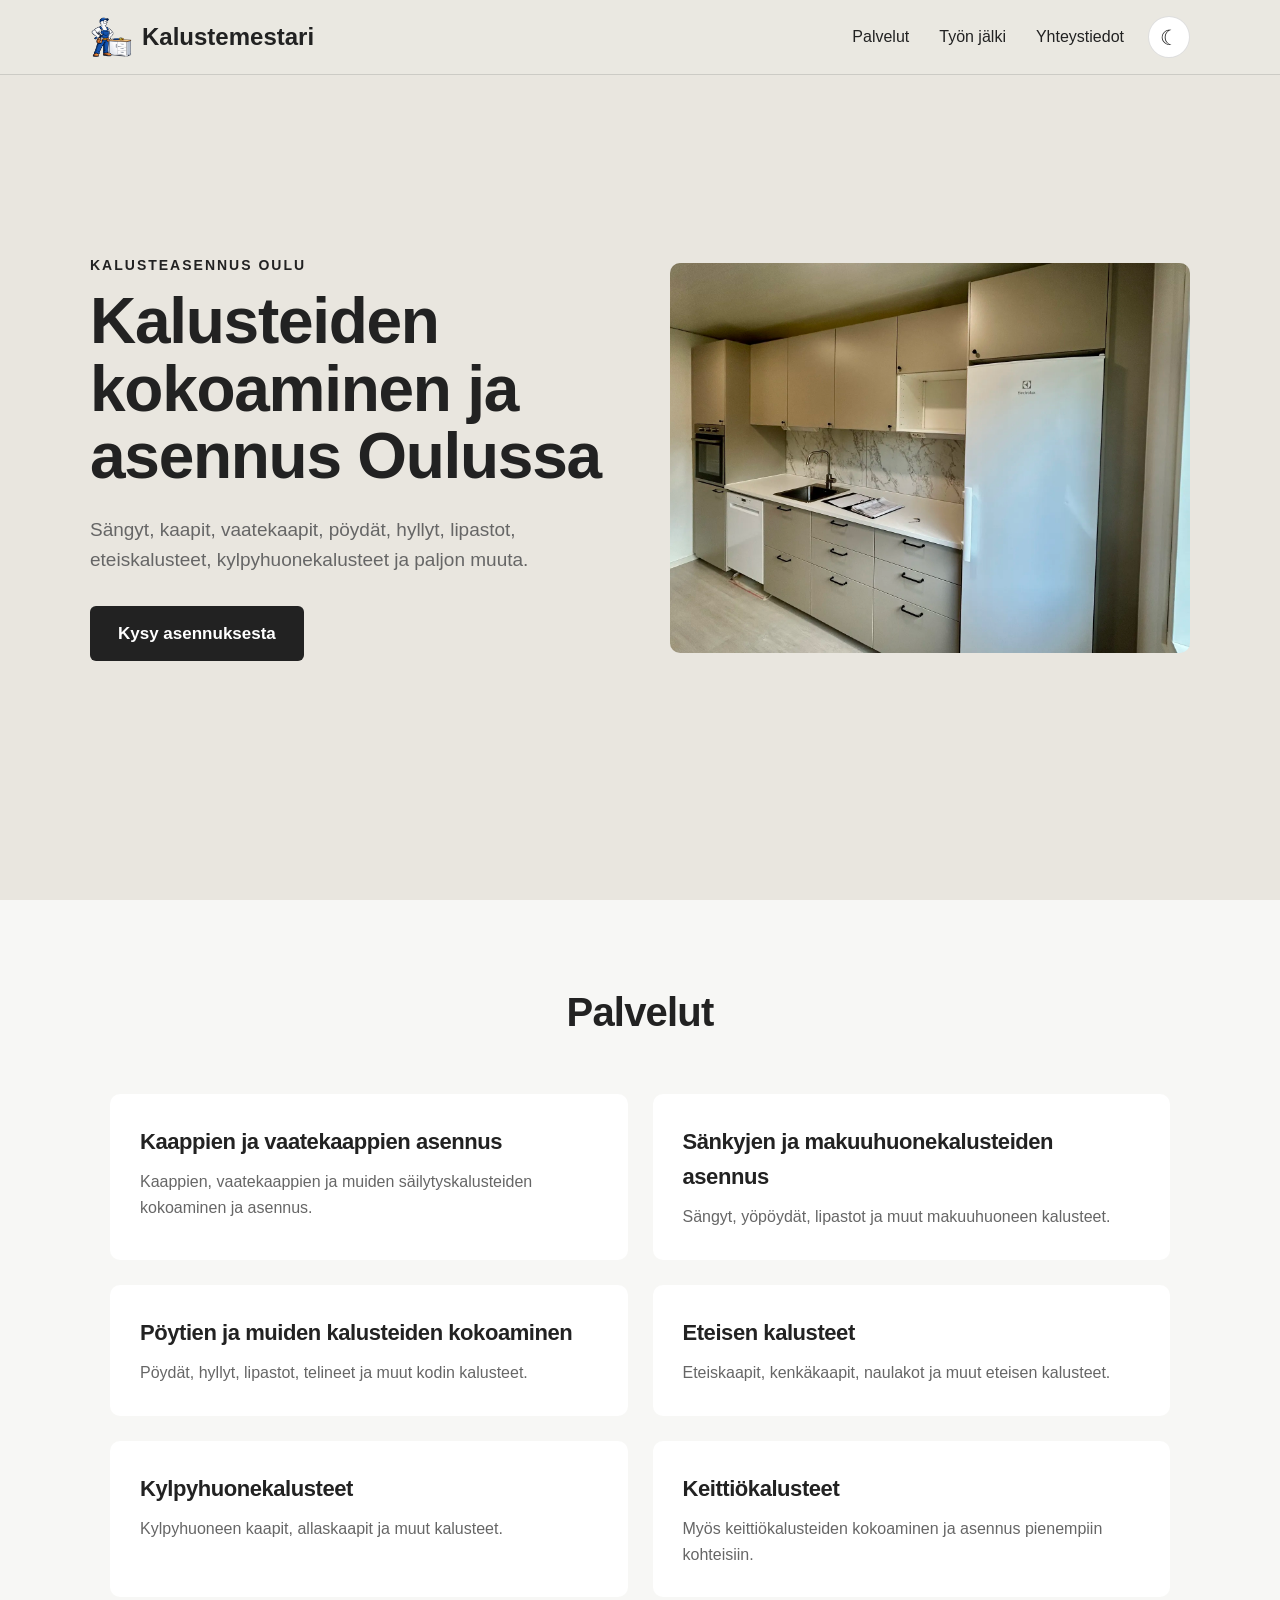
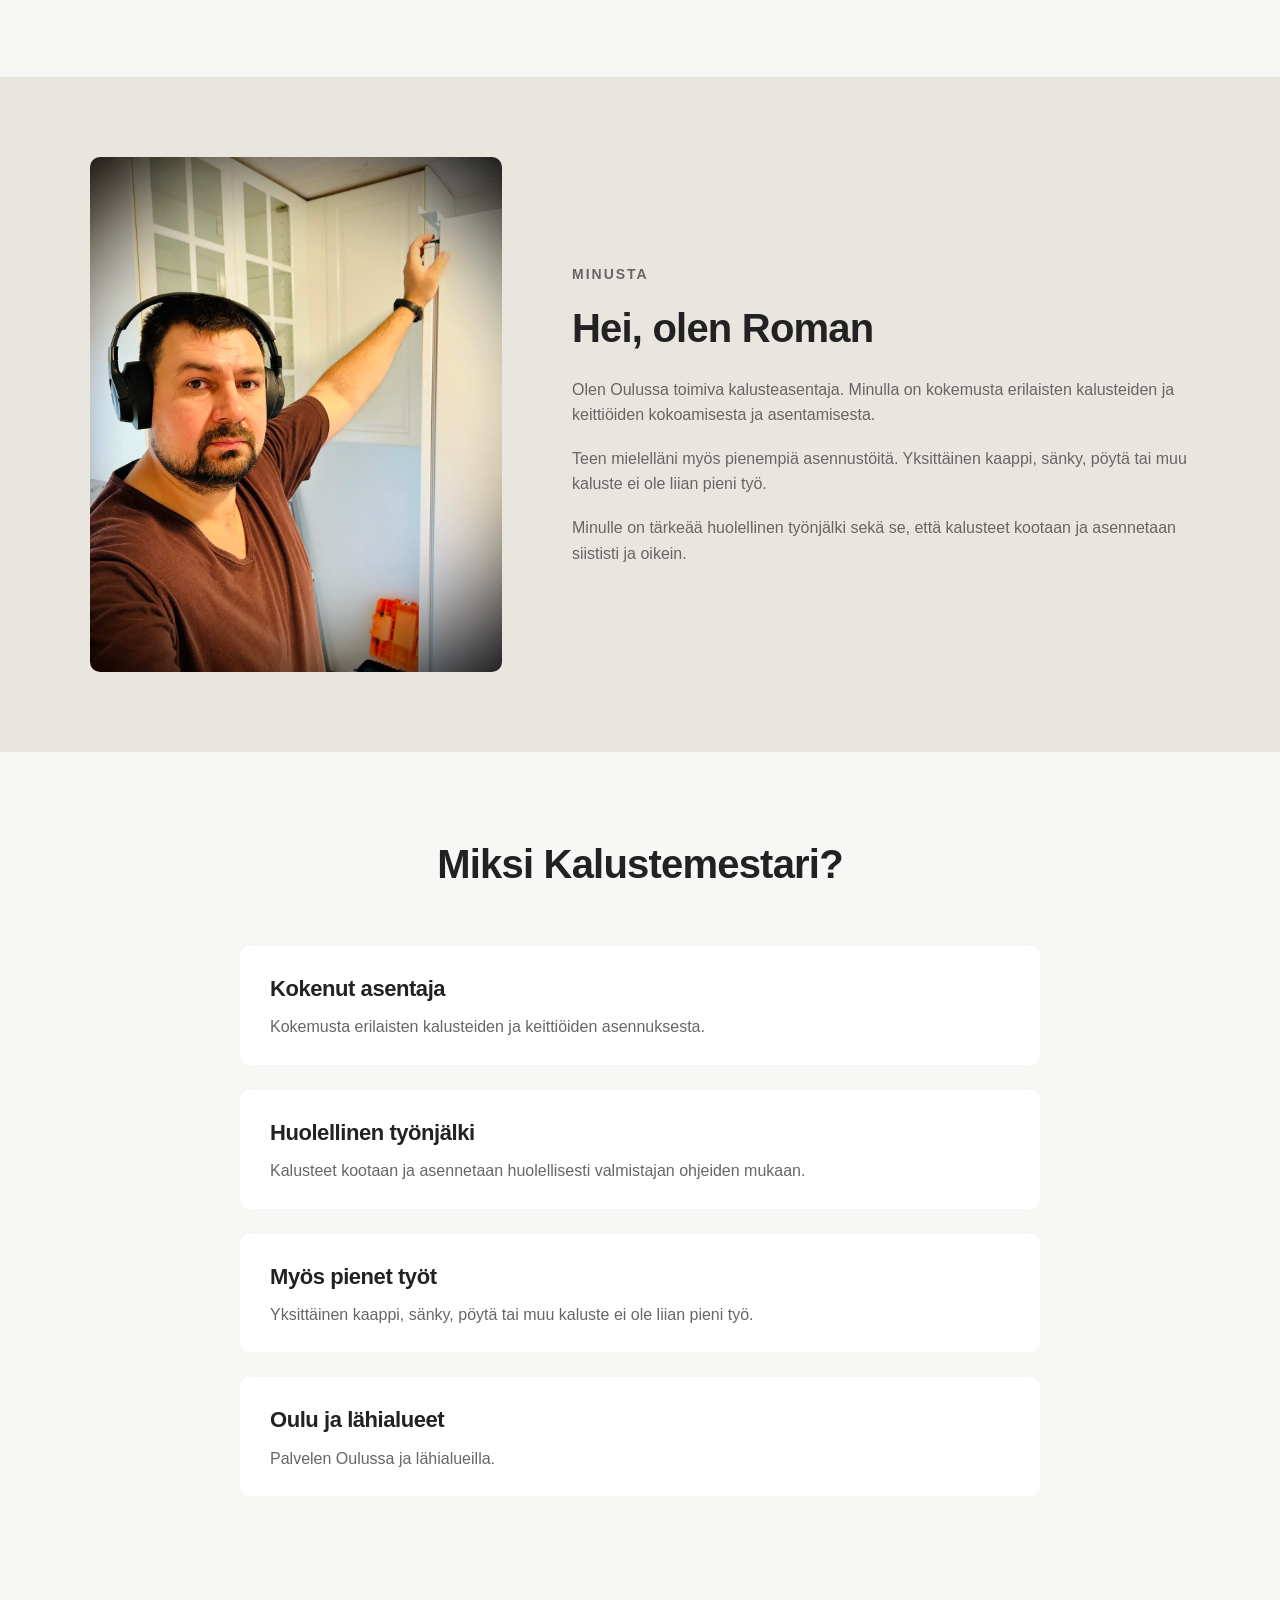
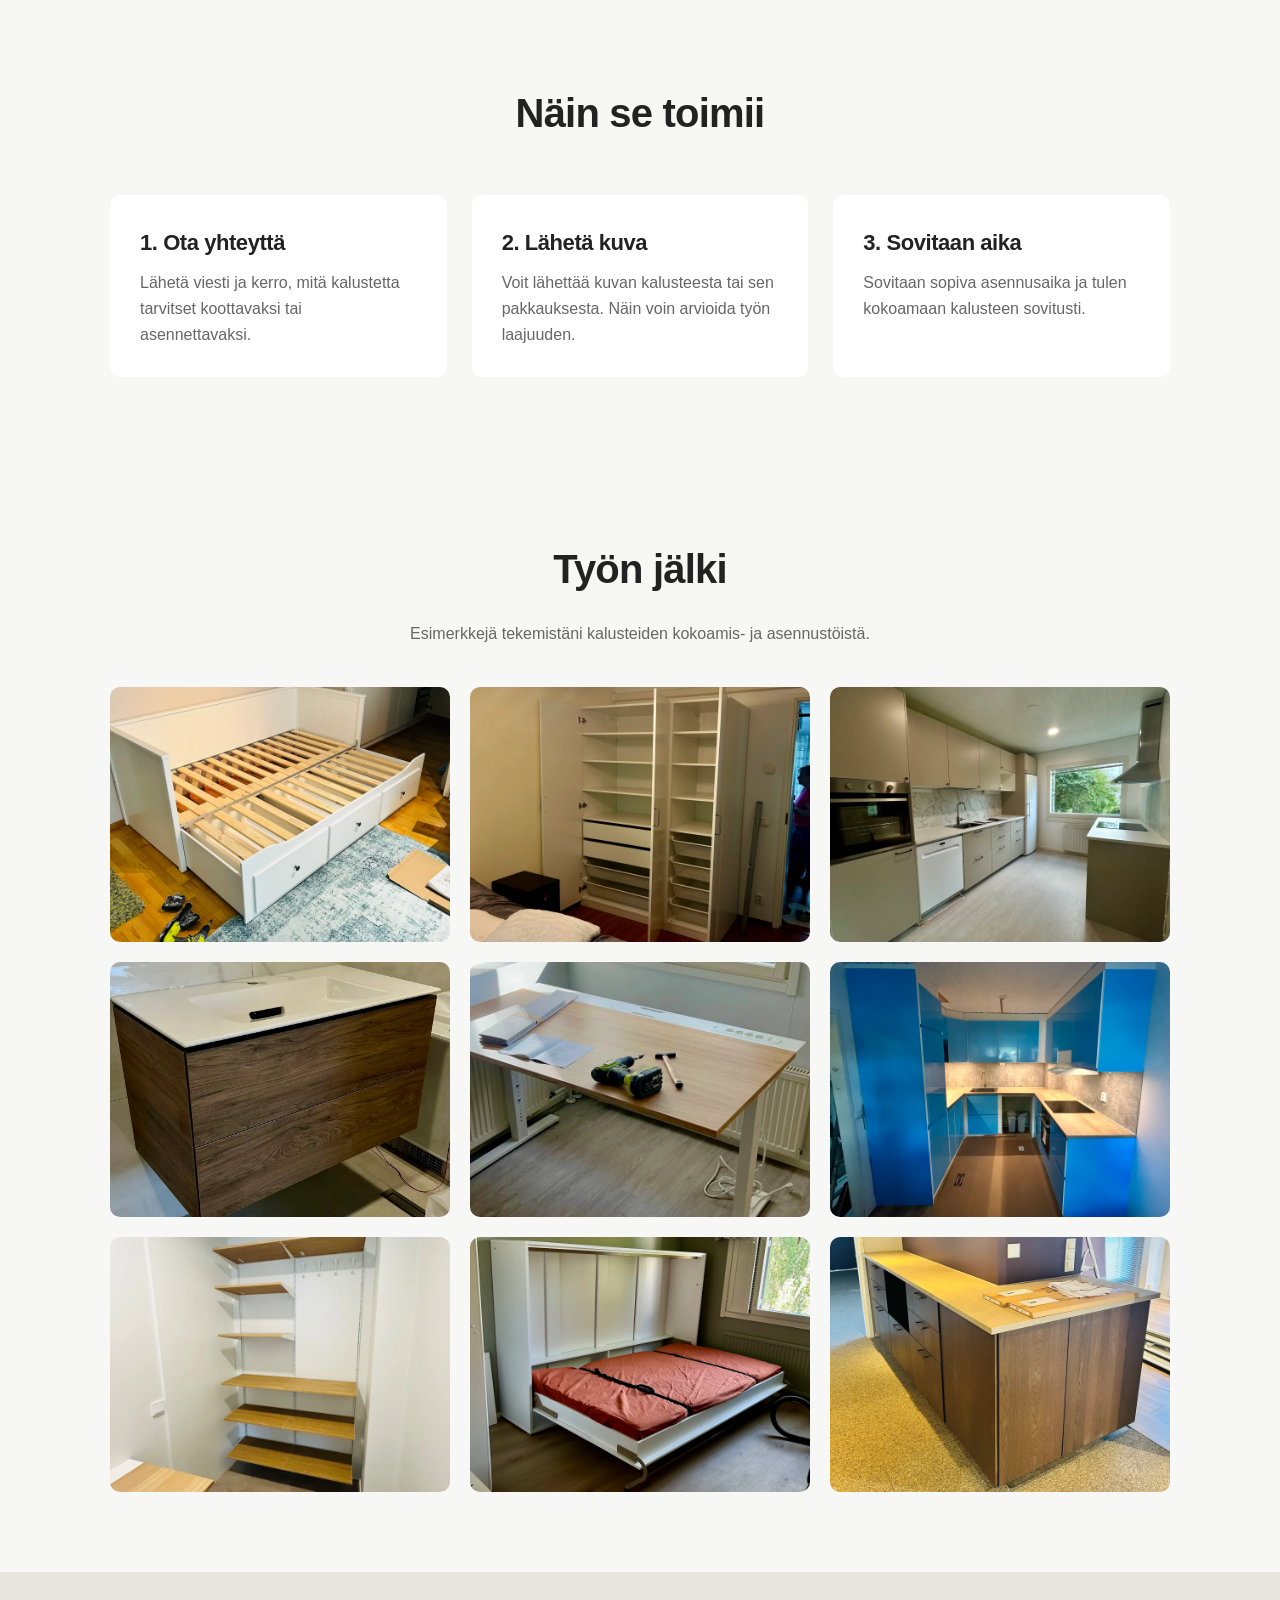
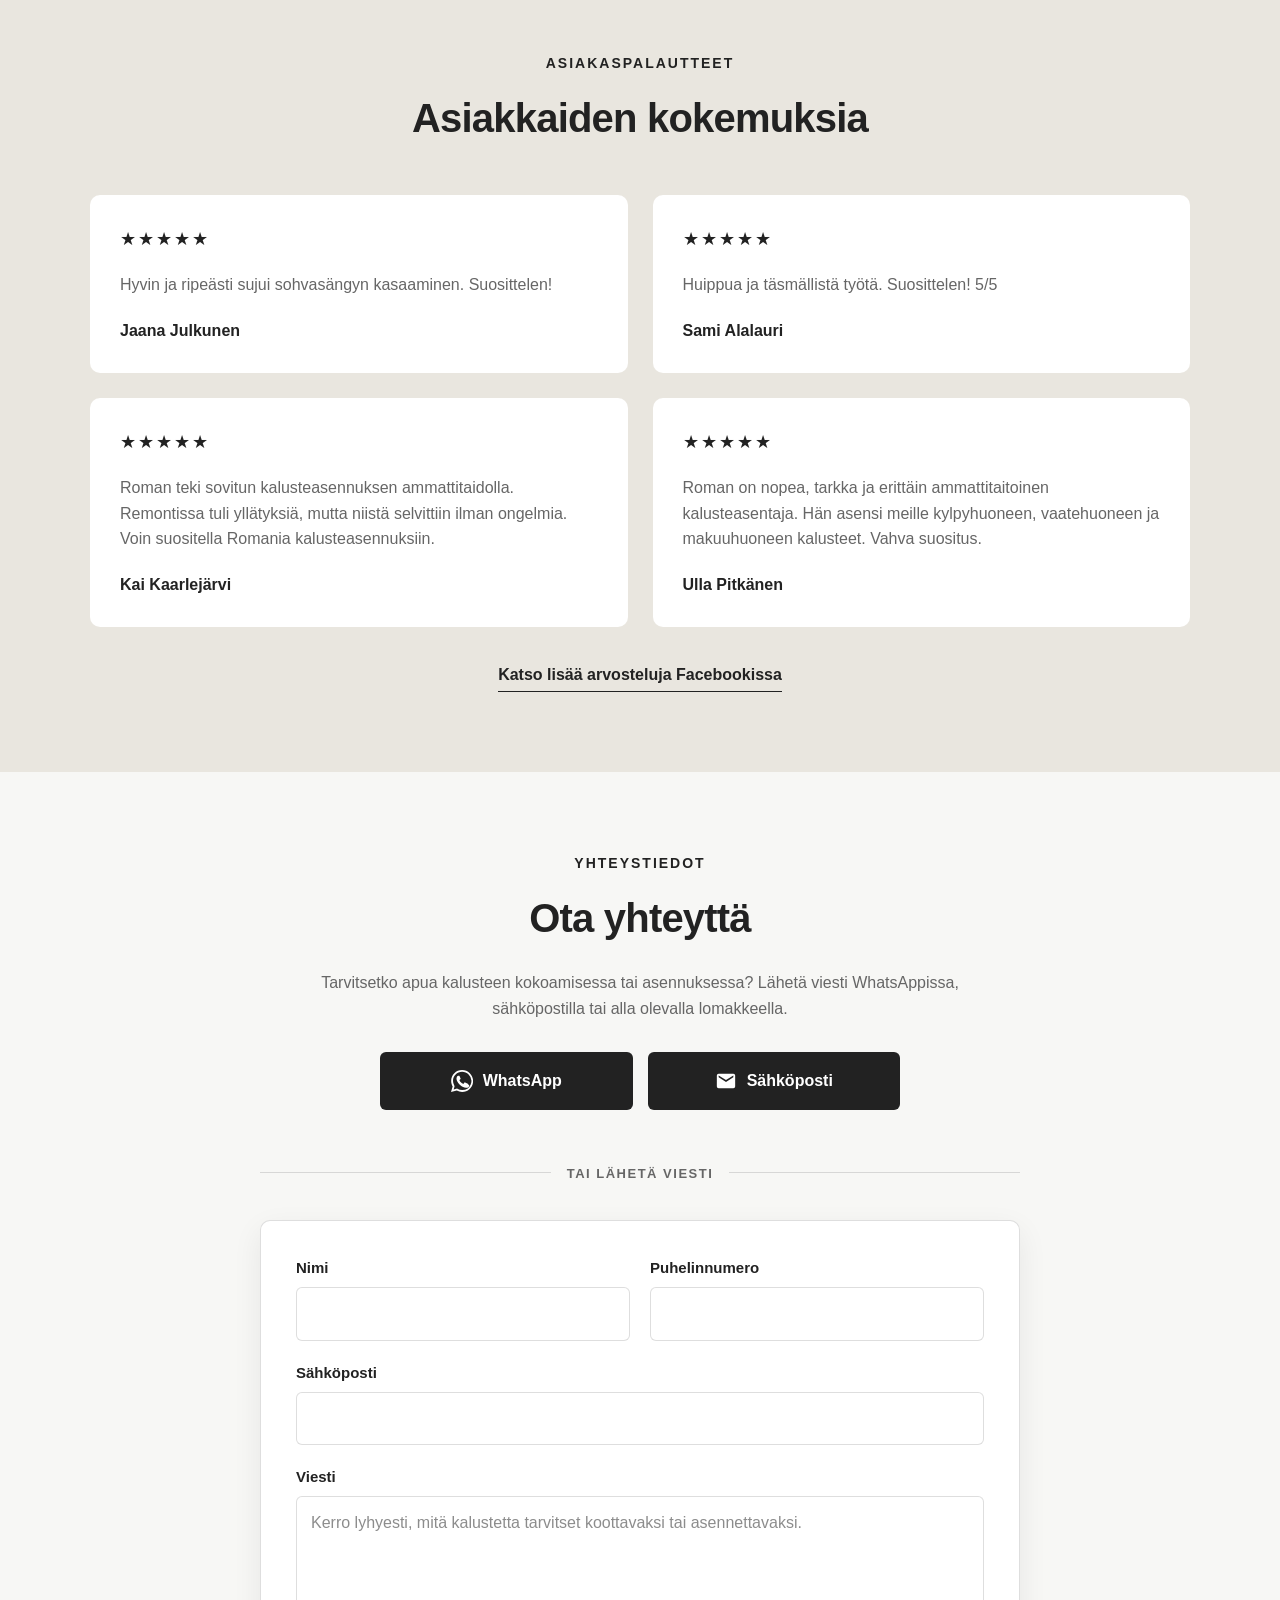
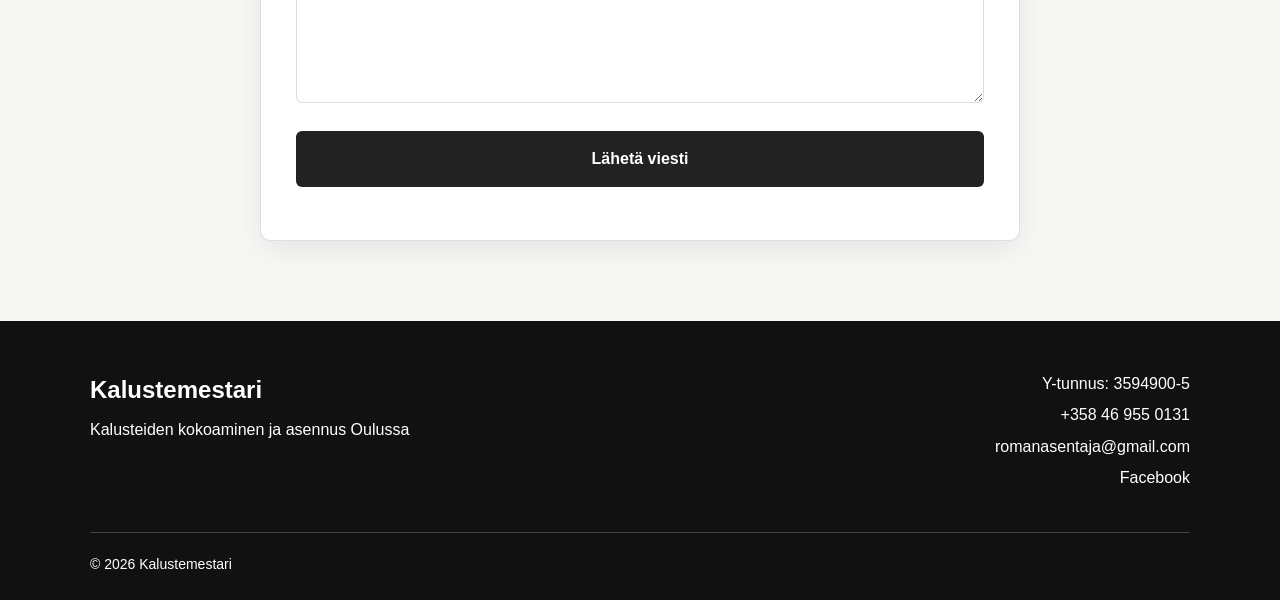
==== index.html @ e501e6ec "Initial Kalustemestari website" ====
<!doctype html>
<html lang="fi">
  <head>
    <meta charset="UTF-8" />

    <meta name="viewport" content="width=device-width, initial-scale=1.0" />

    <title>Kalustemestari – Kalusteiden kokoaminen ja asennus Oulussa</title>

    <meta
      name="description"
      content="Kalusteiden kokoaminen ja asennus Oulussa. Sängyt, kaapit, vaatekaapit, pöydät, hyllyt, kylpyhuonekalusteet ja muut kodin kalusteet."
    />

    <meta name="robots" content="index, follow" />

    <link rel="canonical" href="https://kalustemestari.fi/" />
    <meta property="og:type" content="website" />

    <meta
      property="og:title"
      content="Kalustemestari – Kalusteiden kokoaminen ja asennus Oulussa"
    />

    <meta
      property="og:description"
      content="Kalusteiden kokoaminen ja asennus Oulussa. Sängyt, kaapit, vaatekaapit, pöydät, hyllyt, kylpyhuonekalusteet ja muut kodin kalusteet."
    />

    <meta property="og:url" content="https://kalustemestari.fi/" />

    <meta
      property="og:image"
      content="https://kalustemestari.fi/images/social-preview.webp"
    />

    <meta property="og:locale" content="fi_FI" />
    <meta name="twitter:card" content="summary_large_image" />

    <meta
      name="twitter:title"
      content="Kalustemestari – Kalusteiden kokoaminen ja asennus Oulussa"
    />

    <meta
      name="twitter:description"
      content="Kalusteiden kokoaminen ja asennus Oulussa."
    />

    <meta
      name="twitter:image"
      content="https://kalustemestari.fi/images/social-preview.webp"
    />

    <link rel="icon" type="image/png" href="favicon.png" />

    <link rel="stylesheet" href="style.css" />

    <script src="script.js" defer></script>
  </head>

  <body>
    <!-- NAVIGATION -->

    <nav class="site-nav">
      <div class="navbar">
        <a href="/" class="logo">
          <img src="favicon.png" alt="" class="logo-image" />
          <span>Kalustemestari</span>
        </a>

        <div class="nav-right">
          <div class="nav-links" id="nav-links">
            <a href="#services">Palvelut</a>
            <a href="#portfolio">Työn jälki</a>
            <a href="#contact">Yhteystiedot</a>
          </div>

          <button
            class="menu-toggle"
            type="button"
            aria-label="Avaa valikko"
            aria-controls="nav-links"
            aria-expanded="false"
          >
            ☰
          </button>

          <button
            class="theme-toggle"
            type="button"
            aria-label="Vaihda väriteemaa"
            title="Vaihda väriteemaa"
          >
            <span class="theme-icon">☾</span>
          </button>
        </div>
      </div>
    </nav>

    <!-- HERO -->

    <header class="hero">
      <div class="hero-content">
        <div class="hero-text">
          <p class="hero-label">KALUSTEASENNUS OULU</p>

          <h1>Kalusteiden kokoaminen ja asennus Oulussa</h1>

          <p class="hero-description">
            Sängyt, kaapit, vaatekaapit, pöydät, hyllyt, lipastot,
            eteiskalusteet, kylpyhuonekalusteet ja paljon muuta.
          </p>

          <a href="#contact" class="hero-button"> Kysy asennuksesta </a>
        </div>

        <div class="hero-image">
          <img
            src="images/kalusteasennus-oulu.webp"
            alt="Kalusteiden kokoaminen ja asennus Oulussa"
          />
        </div>
      </div>
    </header>

    <main>
      <!-- SERVICES -->

      <section id="services">
        <h2>Palvelut</h2>

        <div>
          <h3>Kaappien ja vaatekaappien asennus</h3>
          <p>
            Kaappien, vaatekaappien ja muiden säilytyskalusteiden kokoaminen ja
            asennus.
          </p>
        </div>

        <div>
          <h3>Sänkyjen ja makuuhuonekalusteiden asennus</h3>
          <p>Sängyt, yöpöydät, lipastot ja muut makuuhuoneen kalusteet.</p>
        </div>

        <div>
          <h3>Pöytien ja muiden kalusteiden kokoaminen</h3>
          <p>Pöydät, hyllyt, lipastot, telineet ja muut kodin kalusteet.</p>
        </div>

        <div>
          <h3>Eteisen kalusteet</h3>
          <p>Eteiskaapit, kenkäkaapit, naulakot ja muut eteisen kalusteet.</p>
        </div>

        <div>
          <h3>Kylpyhuonekalusteet</h3>
          <p>Kylpyhuoneen kaapit, allaskaapit ja muut kalusteet.</p>
        </div>

        <div>
          <h3>Keittiökalusteet</h3>
          <p>
            Myös keittiökalusteiden kokoaminen ja asennus pienempiin kohteisiin.
          </p>
        </div>
      </section>

      <!-- ABOUT ME -->

      <section id="about-me">
        <div class="about-me-content">
          <div class="about-me-image">
            <img
              src="images/roman-kalusteasentaja.webp"
              alt="Kalusteasentaja Roman Oulussa"
            />
          </div>

          <div class="about-me-text">
            <p class="section-label">MINUSTA</p>

            <h2>Hei, olen Roman</h2>

            <p>
              Olen Oulussa toimiva kalusteasentaja. Minulla on kokemusta
              erilaisten kalusteiden ja keittiöiden kokoamisesta ja
              asentamisesta.
            </p>

            <p>
              Teen mielelläni myös pienempiä asennustöitä. Yksittäinen kaappi,
              sänky, pöytä tai muu kaluste ei ole liian pieni työ.
            </p>

            <p>
              Minulle on tärkeää huolellinen työnjälki sekä se, että kalusteet
              kootaan ja asennetaan siististi ja oikein.
            </p>
          </div>
        </div>
      </section>

      <!-- WHY -->

      <section id="about">
        <h2>Miksi Kalustemestari?</h2>

        <div>
          <h3>Kokenut asentaja</h3>
          <p>Kokemusta erilaisten kalusteiden ja keittiöiden asennuksesta.</p>
        </div>

        <div>
          <h3>Huolellinen työnjälki</h3>
          <p>
            Kalusteet kootaan ja asennetaan huolellisesti valmistajan ohjeiden
            mukaan.
          </p>
        </div>

        <div>
          <h3>Myös pienet työt</h3>
          <p>
            Yksittäinen kaappi, sänky, pöytä tai muu kaluste ei ole liian pieni
            työ.
          </p>
        </div>

        <div>
          <h3>Oulu ja lähialueet</h3>
          <p>Palvelen Oulussa ja lähialueilla.</p>
        </div>
      </section>

      <!-- HOW IT WORKS -->

      <section id="how-it-works">
        <h2>Näin se toimii</h2>

        <div>
          <h3>1. Ota yhteyttä</h3>
          <p>
            Lähetä viesti ja kerro, mitä kalustetta tarvitset koottavaksi tai
            asennettavaksi.
          </p>
        </div>

        <div>
          <h3>2. Lähetä kuva</h3>
          <p>
            Voit lähettää kuvan kalusteesta tai sen pakkauksesta. Näin voin
            arvioida työn laajuuden.
          </p>
        </div>

        <div>
          <h3>3. Sovitaan aika</h3>
          <p>
            Sovitaan sopiva asennusaika ja tulen kokoamaan kalusteen sovitusti.
          </p>
        </div>
      </section>

      <!-- PORTFOLIO -->

      <section id="portfolio">
        <h2>Työn jälki</h2>

        <p>Esimerkkejä tekemistäni kalusteiden kokoamis- ja asennustöistä.</p>

        <div class="portfolio-grid">
          <img
            src="images/ikea-sangyn-kokoaminen.webp"
            alt="IKEA-sängyn kokoaminen ja asennus Oulussa"
          />

          <img src="images/kaapin-asennus.webp" alt="Kaapin asennus Oulussa" />

          <img
            src="images/keittiokalusteen-asennus.webp"
            alt="Keittiökalusteen asennus Oulussa"
          />

          <img
            src="images/kylpyhuoneen-allaskaappi.webp"
            alt="Kylpyhuoneen allaskaapin asennus Oulussa"
          />

          <img
            src="images/ikea-tyopoyta.webp"
            alt="IKEA-työpöydän kokoaminen Oulussa"
          />

          <img
            src="images/ikea-keittio-rivitalo.webp"
            alt="IKEA-keittiön asennus rivitaloasuntoon Oulussa"
          />

          <img
            src="images/ikea-vaatehuone.webp"
            alt="IKEA-säilytysjärjestelmän asennus vaatehuoneeseen"
          />

          <img
            src="images/seinavuode.webp"
            alt="Seinään taittuvan vierassängyn asennus"
          />

          <img
            src="images/kahviasema-fitnessstudio.webp"
            alt="Kahviaseman kalusteiden asennus fitness-studioon"
          />
        </div>
      </section>

      <!-- REVIEWS -->

      <section id="reviews">
        <div class="reviews-content">
          <p class="section-label">ASIAKASPALAUTTEET</p>

          <h2>Asiakkaiden kokemuksia</h2>

          <div class="reviews-grid">
            <article class="review-card">
              <div class="review-stars">★★★★★</div>

              <p>
                Hyvin ja ripeästi sujui sohvasängyn kasaaminen. Suosittelen!
              </p>

              <p class="review-author">Jaana Julkunen</p>
            </article>

            <article class="review-card">
              <div class="review-stars">★★★★★</div>

              <p>Huippua ja täsmällistä työtä. Suosittelen! 5/5</p>

              <p class="review-author">Sami Alalauri</p>
            </article>

            <article class="review-card">
              <div class="review-stars">★★★★★</div>

              <p>
                Roman teki sovitun kalusteasennuksen ammattitaidolla. Remontissa
                tuli yllätyksiä, mutta niistä selvittiin ilman ongelmia. Voin
                suositella Romania kalusteasennuksiin.
              </p>

              <p class="review-author">Kai Kaarlejärvi</p>
            </article>

            <article class="review-card">
              <div class="review-stars">★★★★★</div>

              <p>
                Roman on nopea, tarkka ja erittäin ammattitaitoinen
                kalusteasentaja. Hän asensi meille kylpyhuoneen, vaatehuoneen ja
                makuuhuoneen kalusteet. Vahva suositus.
              </p>

              <p class="review-author">Ulla Pitkänen</p>
            </article>
          </div>

          <div class="reviews-link">
            <a
              href="https://www.facebook.com/share/1HJkFPUQNb/?mibextid=wwXIfr"
              target="_blank"
              rel="noopener noreferrer"
            >
              Katso lisää arvosteluja Facebookissa
            </a>
          </div>
        </div>
      </section>

      <!-- CONTACT -->

      <section id="contact">
        <div class="contact-content">
          <p class="section-label">YHTEYSTIEDOT</p>

          <h2>Ota yhteyttä</h2>

          <p class="contact-intro">
            Tarvitsetko apua kalusteen kokoamisessa tai asennuksessa? Lähetä
            viesti WhatsAppissa, sähköpostilla tai alla olevalla lomakkeella.
          </p>

          <div class="contact-actions">
            <a
              class="contact-action"
              href="https://wa.me/358469550131?text=Hei%21%20Haluaisin%20kysy%C3%A4%20kalusteen%20asennuksesta."
              target="_blank"
              rel="noopener noreferrer"
            >
              <svg viewBox="0 0 24 24" aria-hidden="true" class="contact-icon">
                <path
                  d="M20.5 3.5A11.8 11.8 0 0 0 12.1 0C5.5 0 .2 5.3.2 11.9c0 2.1.6 4.2 1.6 6L0 24l6.3-1.6a12 12 0 0 0 5.8 1.5h.1c6.6 0 11.9-5.3 11.9-11.9 0-3.2-1.3-6.2-3.6-8.5ZM12.2 21.9h-.1a9.9 9.9 0 0 1-5.1-1.4l-.4-.2-3.7 1 1-3.6-.2-.4a9.8 9.8 0 0 1-1.5-5.3C2.2 6.5 6.6 2 12.1 2c2.7 0 5.2 1 7.1 2.9a9.9 9.9 0 0 1-7 17Zm5.4-7.4c-.3-.2-1.8-.9-2.1-1-.3-.1-.5-.2-.7.2-.2.3-.8 1-.9 1.2-.2.2-.3.2-.7.1-1.7-.9-2.8-1.6-3.9-3.6-.3-.6.3-.6.8-1.2.1-.2.2-.3.3-.5.1-.2.1-.4 0-.6-.1-.2-.7-1.7-1-2.4-.3-.6-.5-.5-.7-.5h-.6c-.2 0-.6.1-.9.4-.3.3-1.2 1.2-1.2 3s1.2 3.5 1.4 3.7c.2.2 2.4 3.7 5.9 5.2.8.4 1.5.6 2 .7.8.3 1.6.2 2.2.1.7-.1 1.8-.7 2.1-1.4.3-.7.3-1.3.2-1.4-.1-.2-.3-.2-.6-.4Z"
                />
              </svg>

              <span>WhatsApp</span>
            </a>

            <a class="contact-action" href="mailto:romanasentaja@gmail.com">
              <svg viewBox="0 0 24 24" aria-hidden="true" class="contact-icon">
                <path
                  d="M20 4H4a2 2 0 0 0-2 2v12a2 2 0 0 0 2 2h16a2 2 0 0 0 2-2V6a2 2 0 0 0-2-2Zm0 4-8 5-8-5V6l8 5 8-5v2Z"
                />
              </svg>

              <span>Sähköposti</span>
            </a>
          </div>

          <div class="contact-divider">
            <span>TAI LÄHETÄ VIESTI</span>
          </div>

          <form
            class="contact-form"
            name="contact"
            method="POST"
            data-netlify="true"
            data-netlify-honeypot="bot-field"
          >
            <input type="hidden" name="form-name" value="contact" />

            <input
              type="hidden"
              name="subject"
              value="Uusi yhteydenotto – Kalustemestari"
              data-remove-prefix
            />

            <p class="hidden-field">
              <label>
                Älä täytä tätä:
                <input name="bot-field" />
              </label>
            </p>

            <div class="form-row">
              <div class="form-field">
                <label for="name">Nimi</label>

                <input
                  id="name"
                  name="name"
                  type="text"
                  autocomplete="name"
                  required
                />
              </div>

              <div class="form-field">
                <label for="phone">Puhelinnumero</label>

                <input id="phone" name="phone" type="tel" autocomplete="tel" />
              </div>
            </div>

            <div class="form-field">
              <label for="email">Sähköposti</label>

              <input
                id="email"
                name="email"
                type="email"
                autocomplete="email"
                required
              />
            </div>

            <div class="form-field">
              <label for="message">Viesti</label>

              <textarea
                id="message"
                name="message"
                rows="7"
                placeholder="Kerro lyhyesti, mitä kalustetta tarvitset koottavaksi tai asennettavaksi."
                required
              ></textarea>
            </div>

            <button class="form-submit" type="submit">Lähetä viesti</button>

            <p
              class="form-status"
              id="form-status"
              role="status"
              aria-live="polite"
            ></p>
          </form>
        </div>
      </section>
    </main>

    <!-- FOOTER -->

    <footer>
      <div class="footer-content">
        <div>
          <p class="footer-brand">Kalustemestari</p>

          <p>Kalusteiden kokoaminen ja asennus Oulussa</p>
        </div>

        <div class="footer-info">
          <p>Y-tunnus: 3594900-5</p>

          <p>
            <a href="tel:+358469550131"> +358 46 955 0131 </a>
          </p>

          <p>
            <a href="mailto:romanasentaja@gmail.com">
              romanasentaja@gmail.com
            </a>
          </p>

          <p>
            <a
              href="https://www.facebook.com/share/1HJkFPUQNb/?mibextid=wwXIfr"
              target="_blank"
              rel="noopener noreferrer"
            >
              Facebook
            </a>
          </p>
        </div>
      </div>

      <div class="footer-bottom">
        <p>© 2026 Kalustemestari</p>
      </div>
    </footer>
  </body>
</html>
---- style.css ----
:root {
  --color-background: #f7f7f5;
  --color-surface: #ffffff;
  --color-section: #e9e6df;

  --color-text: #222222;
  --color-text-muted: #666666;

  --color-accent: #222222;
  --color-accent-text: #ffffff;

  --color-nav: rgba(233, 230, 223, 0.92);

  --color-border: rgba(34, 34, 34, 0.15);
  --color-input: #ffffff;

  --radius-small: 6px;
  --radius-medium: 10px;

  --shadow-card: 0 10px 30px rgba(0, 0, 0, 0.07);

  --content-width: 1100px;
  --section-padding: 80px;
}

/* DARK THEME */

html[data-theme="dark"] {
  --color-background: #151515;
  --color-surface: #202020;
  --color-section: #1b1b1b;

  --color-text: #f4f4f2;
  --color-text-muted: #b7b7b3;

  --color-accent: #f4f4f2;
  --color-accent-text: #151515;

  --color-nav: rgba(27, 27, 27, 0.92);

  --color-border: rgba(255, 255, 255, 0.16);
  --color-input: #181818;

  --shadow-card: 0 10px 35px rgba(0, 0, 0, 0.3);
}

/* BASE */

* {
  box-sizing: border-box;
}

html {
  scroll-behavior: smooth;
}

body {
  margin: 0;

  font-family:
    Inter,
    -apple-system,
    BlinkMacSystemFont,
    "Segoe UI",
    Roboto,
    Helvetica,
    Arial,
    sans-serif;

  color: var(--color-text);
  background-color: var(--color-background);

  line-height: 1.6;

  -webkit-font-smoothing: antialiased;

  transition:
    background-color 0.25s ease,
    color 0.25s ease;
}

h1,
h2,
h3,
p {
  margin-top: 0;
}

h1,
h2,
h3 {
  letter-spacing: -0.02em;
}

h1,
h2 {
  font-weight: 700;
}

h3 {
  font-weight: 600;
}

a {
  color: inherit;
  text-decoration: none;
}

button,
input,
textarea {
  font: inherit;
}

img {
  max-width: 100%;
}

/* NAVIGATION */

.site-nav {
  position: sticky;
  top: 0;
  z-index: 1000;

  padding: 0 20px;

  background-color: var(--color-nav);

  backdrop-filter: blur(12px);
  -webkit-backdrop-filter: blur(12px);

  border-bottom: 1px solid var(--color-border);
}

.navbar {
  max-width: var(--content-width);
  margin: 0 auto;

  padding: 16px 0;

  display: flex;
  align-items: center;
  justify-content: space-between;

  gap: 30px;
}

.logo {
  display: flex;
  align-items: center;

  gap: 10px;

  font-size: 24px;
  font-weight: 700;
}

.logo-image {
  display: block;

  width: 42px;
  height: 42px;

  object-fit: contain;
}

.nav-right {
  display: flex;
  align-items: center;

  gap: 24px;
}

.nav-links {
  display: flex;
  align-items: center;

  gap: 30px;
}

.nav-links a {
  font-size: 16px;

  transition: opacity 0.2s ease;
}

.nav-links a:hover {
  opacity: 0.6;
}

/* THEME BUTTON */

.theme-toggle {
  width: 42px;
  height: 42px;

  padding: 0;

  display: flex;
  align-items: center;
  justify-content: center;

  background-color: var(--color-surface);
  color: var(--color-text);

  border: 1px solid var(--color-border);
  border-radius: 50%;

  cursor: pointer;

  transition:
    transform 0.2s ease,
    background-color 0.25s ease,
    color 0.25s ease;
}

.theme-toggle:hover {
  transform: translateY(-2px);
}

.theme-icon {
  font-size: 21px;
  line-height: 1;
}

/* HERO */

.hero {
  min-height: calc(100vh - 75px);

  padding: 0 20px 60px;

  background-color: var(--color-section);
}

.hero-content {
  max-width: var(--content-width);
  margin: 0 auto;

  min-height: calc(100vh - 135px);

  display: grid;
  grid-template-columns: 1fr 1fr;
  align-items: center;

  gap: 60px;
}

.hero-text {
  text-align: left;
}

.hero-label,
.section-label {
  margin-bottom: 12px;

  font-size: 14px;
  font-weight: 700;

  letter-spacing: 2px;
}

.hero h1 {
  margin-bottom: 25px;

  font-size: clamp(42px, 5vw, 68px);
  line-height: 1.05;
}

.hero-description {
  max-width: 600px;

  margin-bottom: 30px;

  font-size: 19px;

  color: var(--color-text-muted);
}

.hero-button {
  display: inline-block;

  padding: 14px 28px;

  background-color: var(--color-accent);
  color: var(--color-accent-text);

  border-radius: var(--radius-small);

  font-size: 17px;
  font-weight: 600;

  transition:
    transform 0.2s ease,
    opacity 0.2s ease;
}

.hero-button:hover {
  transform: translateY(-2px);
  opacity: 0.85;
}

.hero-image {
  overflow: hidden;

  border-radius: var(--radius-medium);
}

.hero-image img {
  display: block;

  width: 100%;

  aspect-ratio: 4 / 3;

  object-fit: cover;
}

/* SERVICES */

#services {
  max-width: var(--content-width);
  margin: 0 auto;

  padding: var(--section-padding) 20px;

  display: grid;
  grid-template-columns: repeat(2, minmax(0, 1fr));

  gap: 25px;
}

#services h2 {
  grid-column: 1 / -1;

  margin: 0 0 25px;

  text-align: center;

  font-size: 40px;
}

#services > div {
  padding: 30px;

  background-color: var(--color-surface);

  border-radius: var(--radius-medium);

  transition:
    transform 0.2s ease,
    box-shadow 0.2s ease;
}

#services > div:hover {
  transform: translateY(-4px);

  box-shadow: var(--shadow-card);
}

#services h3 {
  margin-bottom: 10px;

  font-size: 22px;
}

#services p {
  margin-bottom: 0;

  color: var(--color-text-muted);
}

/* ABOUT ME */

#about-me {
  padding: var(--section-padding) 20px;

  background-color: var(--color-section);
}

.about-me-content {
  max-width: var(--content-width);
  margin: 0 auto;

  display: grid;
  grid-template-columns: 0.8fr 1.2fr;

  align-items: center;

  gap: 70px;
}

.about-me-image img {
  display: block;

  width: 100%;

  aspect-ratio: 4 / 5;

  object-fit: cover;

  border-radius: var(--radius-medium);
}

.about-me-text h2 {
  margin-bottom: 25px;

  font-size: 40px;
  line-height: 1.2;
}

.about-me-text p {
  margin-bottom: 18px;

  color: var(--color-text-muted);
}

.about-me-text p:last-child {
  margin-bottom: 0;
}

/* WHY */

#about {
  padding: var(--section-padding) 20px;

  background-color: var(--color-background);
}

#about h2 {
  margin-bottom: 50px;

  text-align: center;

  font-size: 40px;
}

#about > div {
  max-width: 800px;

  margin: 0 auto 25px;

  padding: 25px 30px;

  background-color: var(--color-surface);

  border-radius: var(--radius-medium);

  transition:
    transform 0.2s ease,
    box-shadow 0.2s ease;
}

#about > div:hover {
  transform: translateY(-4px);

  box-shadow: var(--shadow-card);
}

#about h3 {
  margin-bottom: 8px;

  font-size: 22px;
}

#about p {
  margin-bottom: 0;

  color: var(--color-text-muted);
}

/* HOW IT WORKS */

#how-it-works {
  max-width: var(--content-width);
  margin: 0 auto;

  padding: var(--section-padding) 20px;

  display: grid;
  grid-template-columns: repeat(3, minmax(0, 1fr));

  gap: 25px;
}

#how-it-works h2 {
  grid-column: 1 / -1;

  margin: 0 0 25px;

  text-align: center;

  font-size: 40px;
}

#how-it-works > div {
  padding: 30px;

  background-color: var(--color-surface);

  border-radius: var(--radius-medium);

  transition:
    transform 0.2s ease,
    box-shadow 0.2s ease;
}

#how-it-works > div:hover {
  transform: translateY(-4px);

  box-shadow: var(--shadow-card);
}

#how-it-works h3 {
  margin-bottom: 10px;

  font-size: 22px;
}

#how-it-works p {
  margin-bottom: 0;

  color: var(--color-text-muted);
}

/* PORTFOLIO */

#portfolio {
  max-width: var(--content-width);

  margin: 0 auto;

  padding: var(--section-padding) 20px;
}

#portfolio h2 {
  margin-bottom: 20px;

  text-align: center;

  font-size: 40px;
}

#portfolio > p {
  max-width: 700px;

  margin: 0 auto 40px;

  text-align: center;

  color: var(--color-text-muted);
}

.portfolio-grid {
  display: grid;
  grid-template-columns: repeat(3, minmax(0, 1fr));

  gap: 20px;
}

.portfolio-grid img {
  display: block;

  width: 100%;

  aspect-ratio: 4 / 3;

  object-fit: cover;

  border-radius: var(--radius-medium);

  transition:
    transform 0.25s ease,
    box-shadow 0.25s ease;
}

.portfolio-grid img:hover {
  transform: translateY(-4px);

  box-shadow: var(--shadow-card);
}

/* REVIEWS */

#reviews {
  padding: var(--section-padding) 20px;

  background-color: var(--color-section);
}

.reviews-content {
  max-width: var(--content-width);

  margin: 0 auto;
}

#reviews .section-label {
  text-align: center;
}

#reviews h2 {
  margin-bottom: 45px;

  text-align: center;

  font-size: 40px;
}

.reviews-grid {
  display: grid;
  grid-template-columns: repeat(2, minmax(0, 1fr));

  gap: 25px;
}

.review-card {
  padding: 30px;

  background-color: var(--color-surface);

  border-radius: var(--radius-medium);

  transition:
    transform 0.2s ease,
    box-shadow 0.2s ease;
}

.review-card:hover {
  transform: translateY(-4px);

  box-shadow: var(--shadow-card);
}

.review-stars {
  margin-bottom: 18px;

  font-size: 18px;

  letter-spacing: 2px;
}

.review-card p {
  margin-bottom: 20px;

  color: var(--color-text-muted);
}

.review-card .review-author {
  margin-bottom: 0;

  color: var(--color-text);

  font-weight: 700;
}

.reviews-link {
  margin-top: 35px;

  text-align: center;
}

.reviews-link a {
  display: inline-block;

  padding-bottom: 3px;

  border-bottom: 1px solid var(--color-text);

  font-weight: 600;
}

/* CONTACT */

#contact {
  padding: var(--section-padding) 20px;

  background-color: var(--color-background);
}

.contact-content {
  max-width: 760px;

  margin: 0 auto;

  text-align: center;
}

#contact h2 {
  margin-bottom: 20px;

  font-size: 40px;
}

.contact-intro {
  max-width: 650px;

  margin: 0 auto 30px;

  color: var(--color-text-muted);
}

.contact-actions {
  display: grid;
  grid-template-columns: repeat(2, minmax(0, 1fr));

  gap: 15px;

  max-width: 520px;

  margin: 0 auto;
}

.contact-action {
  min-height: 58px;

  padding: 14px 20px;

  display: flex;
  align-items: center;
  justify-content: center;

  gap: 10px;

  background-color: var(--color-accent);
  color: var(--color-accent-text);

  border-radius: var(--radius-small);

  font-weight: 600;

  transition:
    transform 0.2s ease,
    opacity 0.2s ease;
}

.contact-action:hover {
  transform: translateY(-2px);

  opacity: 0.85;
}

.contact-icon {
  width: 22px;
  height: 22px;

  fill: currentColor;
}

.contact-divider {
  position: relative;

  margin: 50px 0 35px;

  text-align: center;
}

.contact-divider::before {
  content: "";

  position: absolute;
  left: 0;
  top: 50%;

  width: 100%;
  height: 1px;

  background-color: var(--color-border);
}

.contact-divider span {
  position: relative;

  display: inline-block;

  padding: 0 16px;

  background-color: var(--color-background);

  font-size: 13px;
  font-weight: 700;

  letter-spacing: 1.5px;

  color: var(--color-text-muted);
}

/* FORM */

.contact-form {
  padding: 35px;

  background-color: var(--color-surface);

  border: 1px solid var(--color-border);

  border-radius: var(--radius-medium);

  text-align: left;

  box-shadow: var(--shadow-card);
}

.form-row {
  display: grid;
  grid-template-columns: repeat(2, minmax(0, 1fr));

  gap: 20px;
}

.form-field {
  margin-bottom: 20px;
}

.form-field label {
  display: block;

  margin-bottom: 7px;

  font-size: 15px;
  font-weight: 600;
}

.form-field input,
.form-field textarea {
  width: 100%;

  padding: 13px 14px;

  color: var(--color-text);

  background-color: var(--color-input);

  border: 1px solid var(--color-border);

  border-radius: var(--radius-small);

  outline: none;

  transition:
    border-color 0.2s ease,
    box-shadow 0.2s ease,
    background-color 0.25s ease;
}

.form-field textarea {
  resize: vertical;

  min-height: 150px;
}

.form-field input:focus,
.form-field textarea:focus {
  border-color: var(--color-text);

  box-shadow: 0 0 0 3px rgba(127, 127, 127, 0.12);
}

.form-field textarea::placeholder {
  color: var(--color-text-muted);

  opacity: 0.75;
}

.form-submit {
  width: 100%;

  padding: 15px 24px;

  background-color: var(--color-accent);
  color: var(--color-accent-text);

  border: 0;

  border-radius: var(--radius-small);

  font-weight: 700;

  cursor: pointer;

  transition:
    transform 0.2s ease,
    opacity 0.2s ease;
}

.form-submit:hover {
  transform: translateY(-2px);

  opacity: 0.85;
}

.form-submit:disabled {
  cursor: wait;

  opacity: 0.6;

  transform: none;
}

.form-status {
  margin: 18px 0 0;

  text-align: center;

  font-size: 15px;
  font-weight: 600;
}

.form-status.success {
  color: #268a45;
}

.form-status.error {
  color: #b83737;
}

.hidden-field {
  position: absolute;

  width: 1px;
  height: 1px;

  overflow: hidden;

  clip: rect(0 0 0 0);
  clip-path: inset(50%);

  white-space: nowrap;
}

/* FOOTER */

footer {
  padding: 50px 20px 25px;

  background-color: #111111;
  color: #ffffff;
}

.footer-content {
  max-width: var(--content-width);

  margin: 0 auto 35px;

  display: flex;
  justify-content: space-between;

  gap: 40px;
}

.footer-brand {
  margin-bottom: 8px;

  font-size: 24px;
  font-weight: 700;
}

.footer-info {
  text-align: right;
}

.footer-info p {
  margin-bottom: 6px;
}

.footer-info a:hover {
  text-decoration: underline;
}

.footer-bottom {
  max-width: var(--content-width);

  margin: 0 auto;

  padding-top: 20px;

  border-top: 1px solid rgba(255, 255, 255, 0.2);

  font-size: 14px;
}

.footer-bottom p {
  margin: 0;
}
.menu-toggle {
  display: none;

  width: 42px;
  height: 42px;

  padding: 0 0 5px 0;

  align-items: center;
  justify-content: center;

  background-color: var(--color-surface);
  color: var(--color-text);

  border: 1px solid var(--color-border);
  border-radius: 50%;

  font-size: 22px;
  line-height: 1;

  cursor: pointer;
}

/* MOBILE */

@media (max-width: 700px) {
  :root {
    --section-padding: 60px;
  }

  .site-nav {
    padding: 0 16px;
  }

  .navbar {
    padding: 12px 0;
  }

  .logo {
    font-size: 20px;
  }

  .logo-image {
    width: 36px;
    height: 36px;
  }

  .nav-right {
    position: relative;

    display: flex;
    align-items: center;

    gap: 8px;
  }

  .menu-toggle {
    display: flex;
  }

  .nav-links {
    position: absolute;

    top: calc(100% + 12px);
    right: 0;

    min-width: 210px;

    padding: 10px;

    display: none;
    flex-direction: column;
    align-items: stretch;

    gap: 4px;

    background-color: var(--color-surface);

    border: 1px solid var(--color-border);
    border-radius: var(--radius-medium);

    box-shadow: var(--shadow-card);
  }

  .nav-links.open {
    display: flex;
  }

  .nav-links a {
    padding: 12px 14px;

    border-radius: var(--radius-small);
  }

  .nav-links a:hover {
    background-color: var(--color-section);

    opacity: 1;
  }

  .theme-toggle {
    width: 40px;
    height: 40px;
  }

  .hero {
    min-height: auto;

    padding-bottom: 50px;
  }

  .hero-content {
    min-height: auto;

    grid-template-columns: 1fr;

    gap: 35px;
  }

  .hero-text {
    padding-top: 50px;
  }

  .hero h1 {
    font-size: 42px;
  }

  .hero-description {
    font-size: 17px;
  }

  .hero-button {
    width: 100%;

    text-align: center;
  }

  #services {
    grid-template-columns: 1fr;
  }

  .about-me-content {
    grid-template-columns: 1fr;

    gap: 35px;
  }

  .about-me-text h2 {
    font-size: 34px;
  }

  #services h2,
  #about h2,
  #how-it-works h2,
  #portfolio h2,
  #reviews h2,
  #contact h2 {
    font-size: 34px;
  }

  #how-it-works {
    grid-template-columns: 1fr;
  }

  .portfolio-grid {
    grid-template-columns: 1fr;
  }

  .reviews-grid {
    grid-template-columns: 1fr;
  }

  .contact-actions {
    grid-template-columns: 1fr;
  }

  .form-row {
    grid-template-columns: 1fr;

    gap: 0;
  }

  .contact-form {
    padding: 25px 20px;
  }

  .footer-content {
    flex-direction: column;
  }

  .footer-info {
    text-align: left;
  }
}
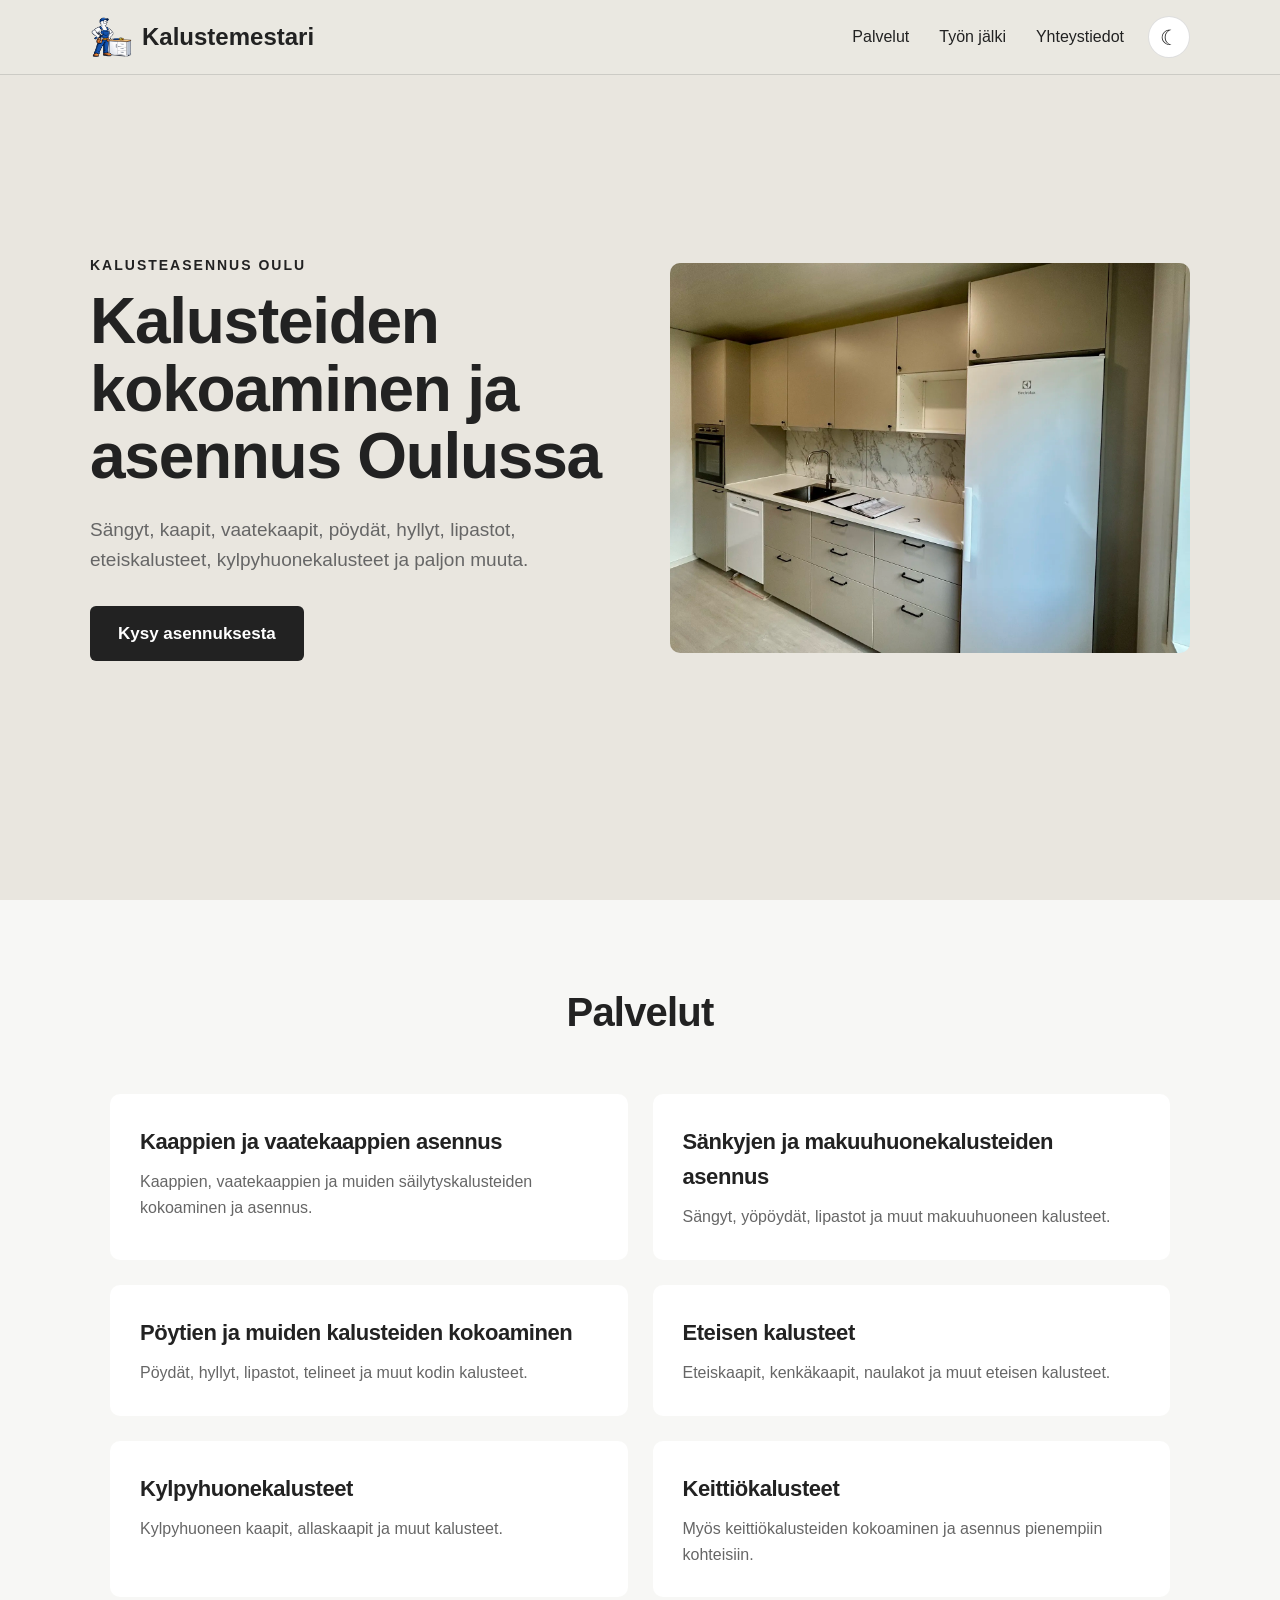
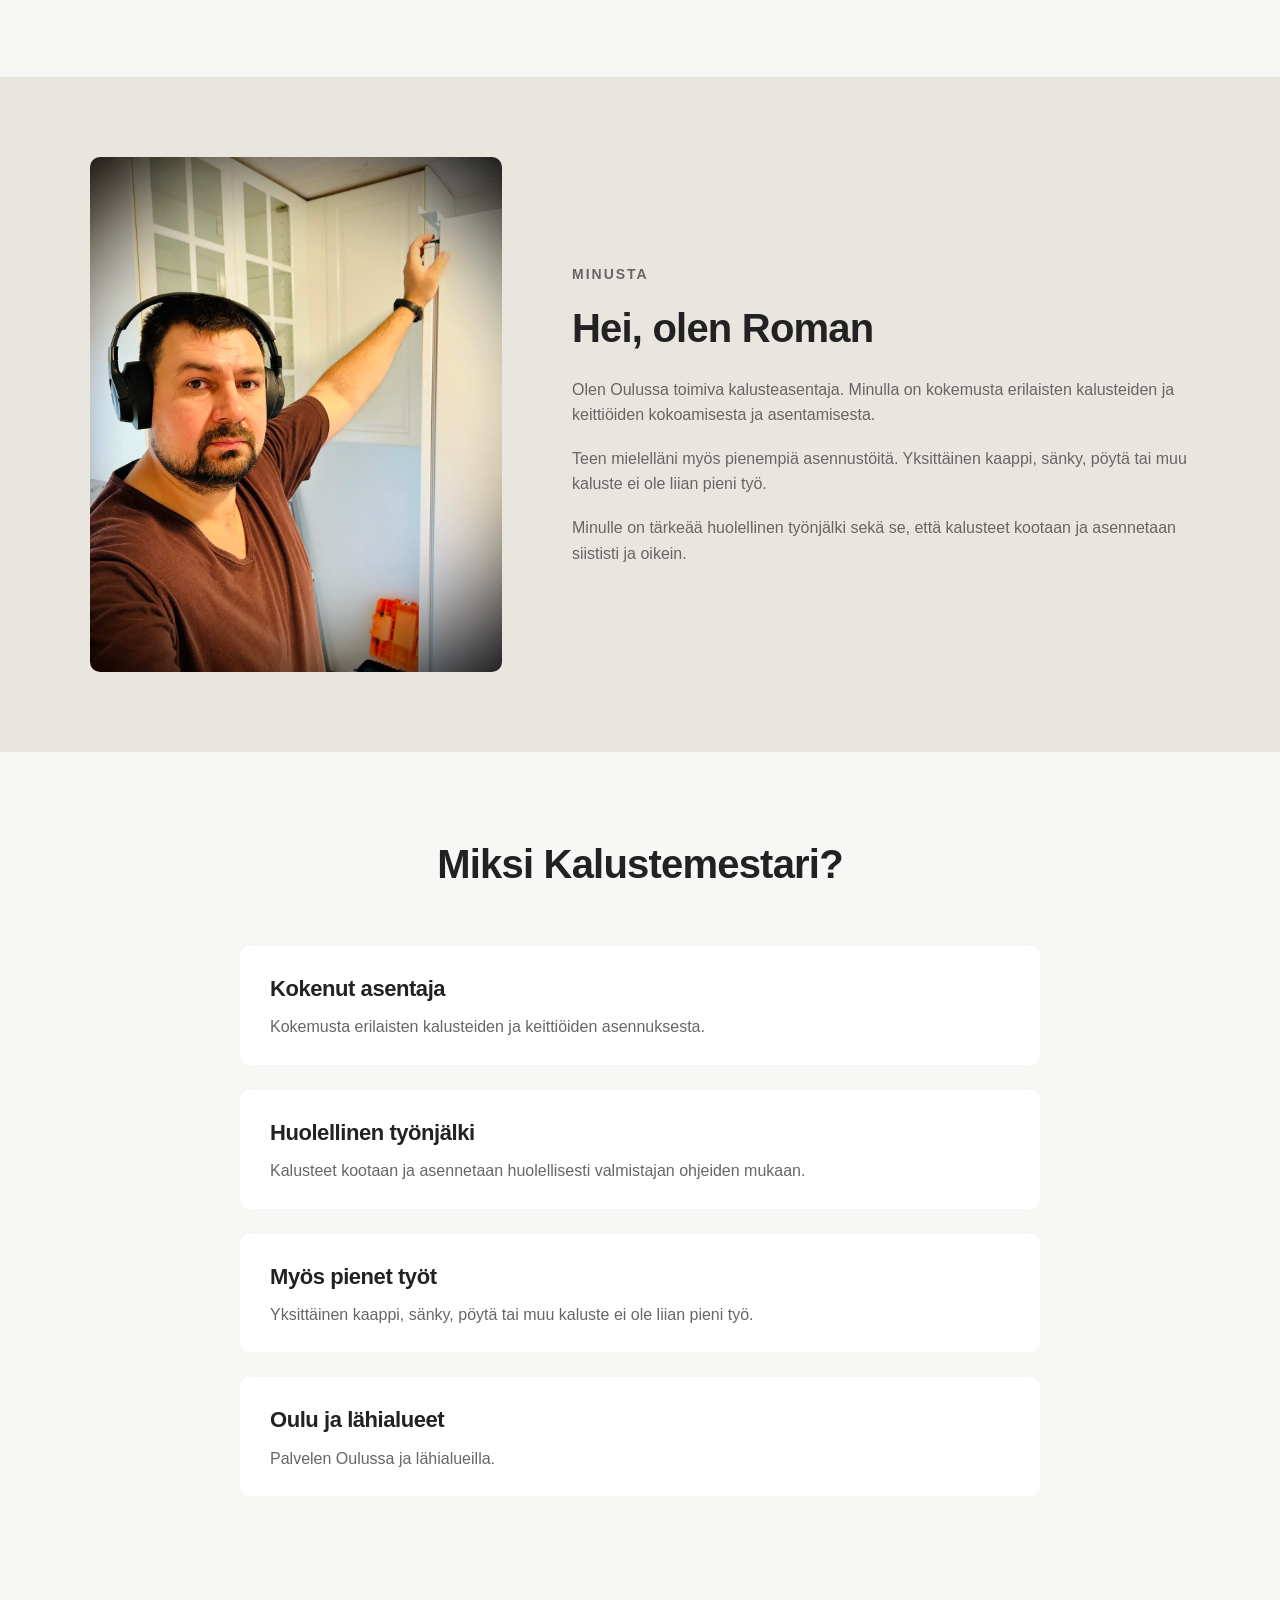
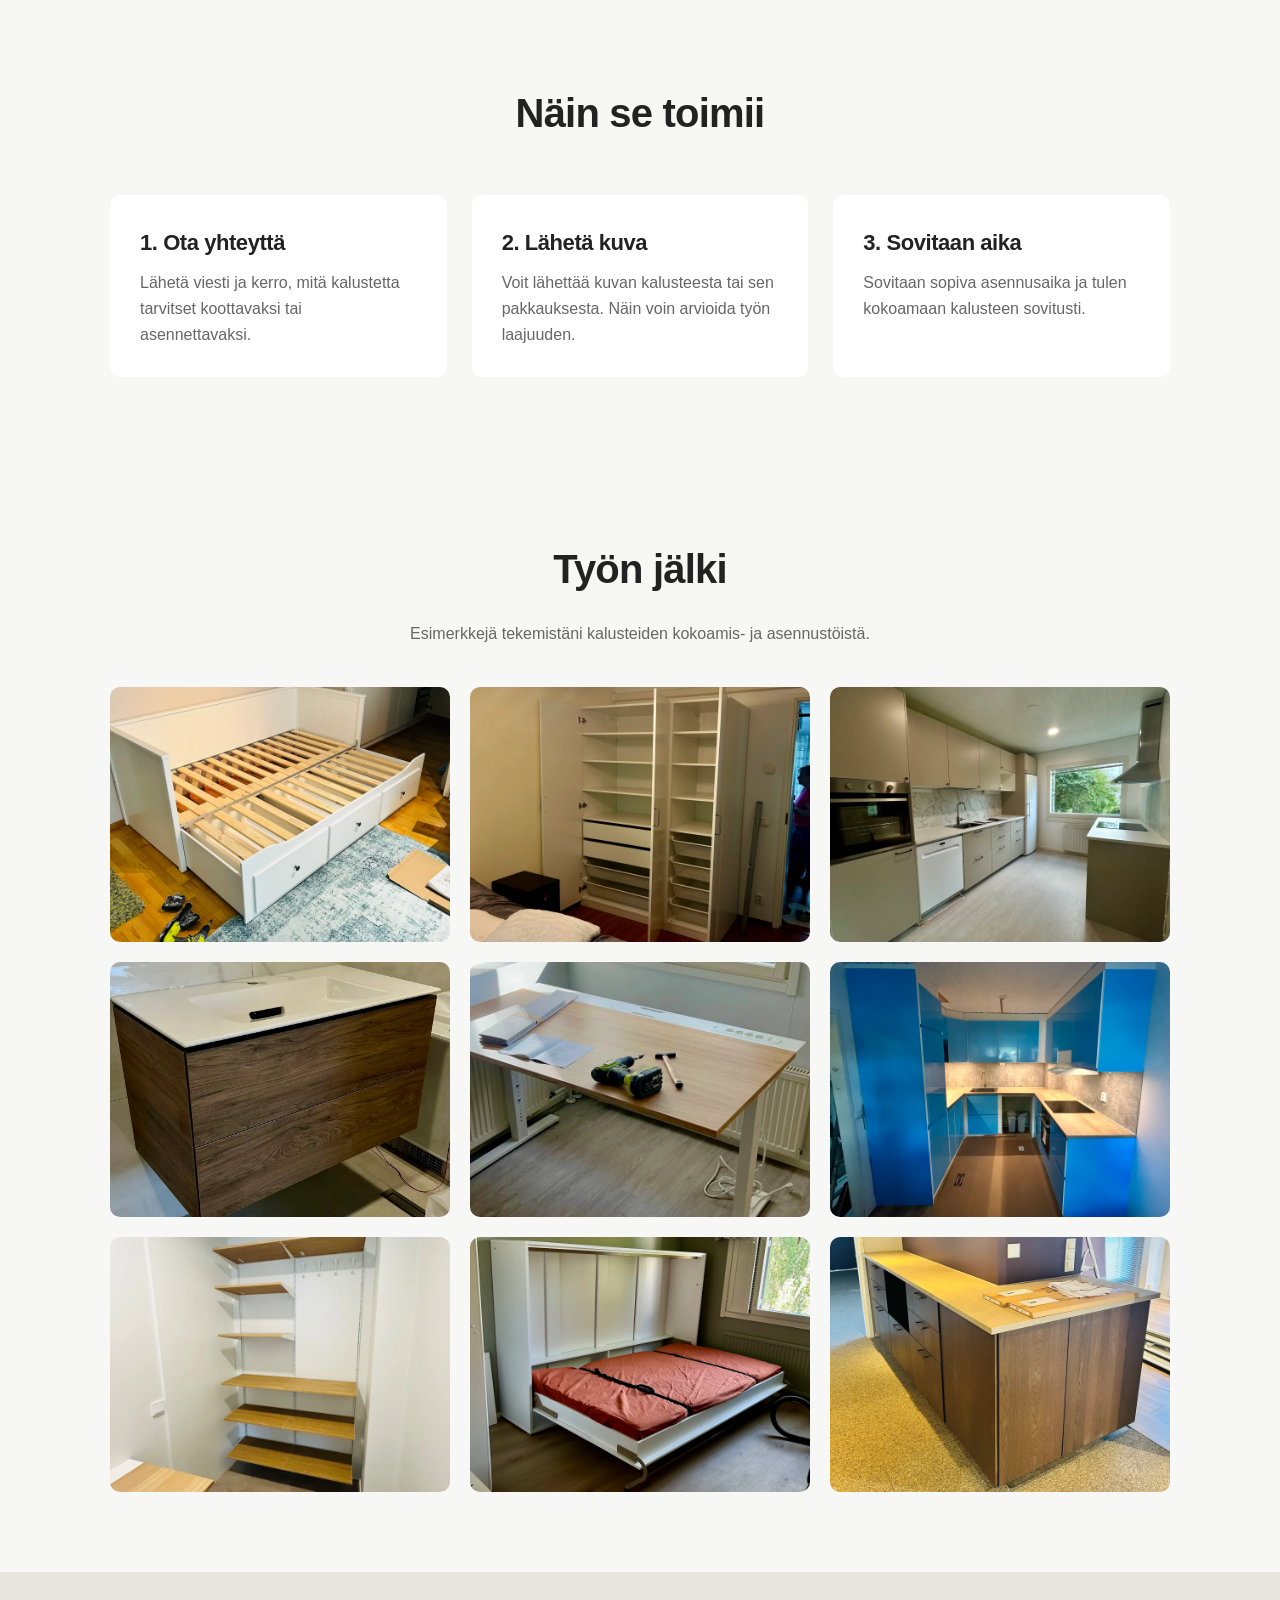
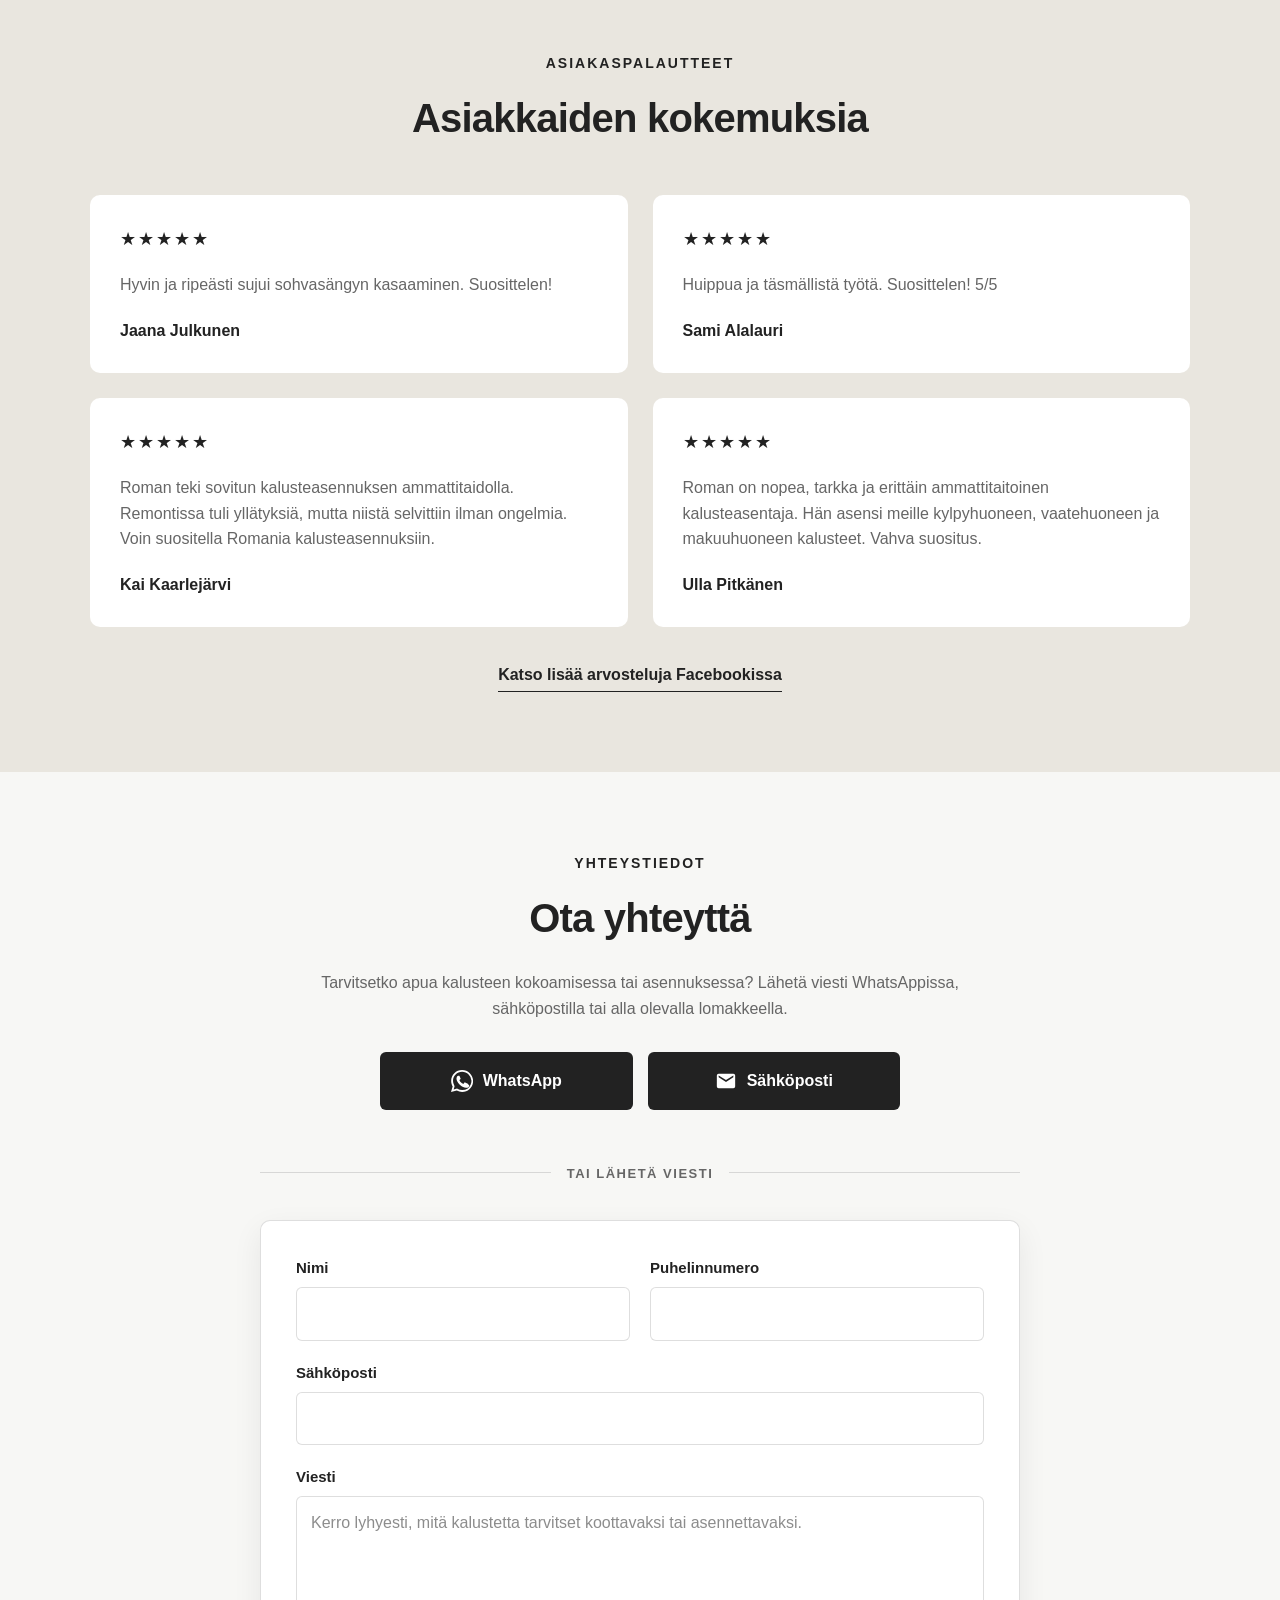
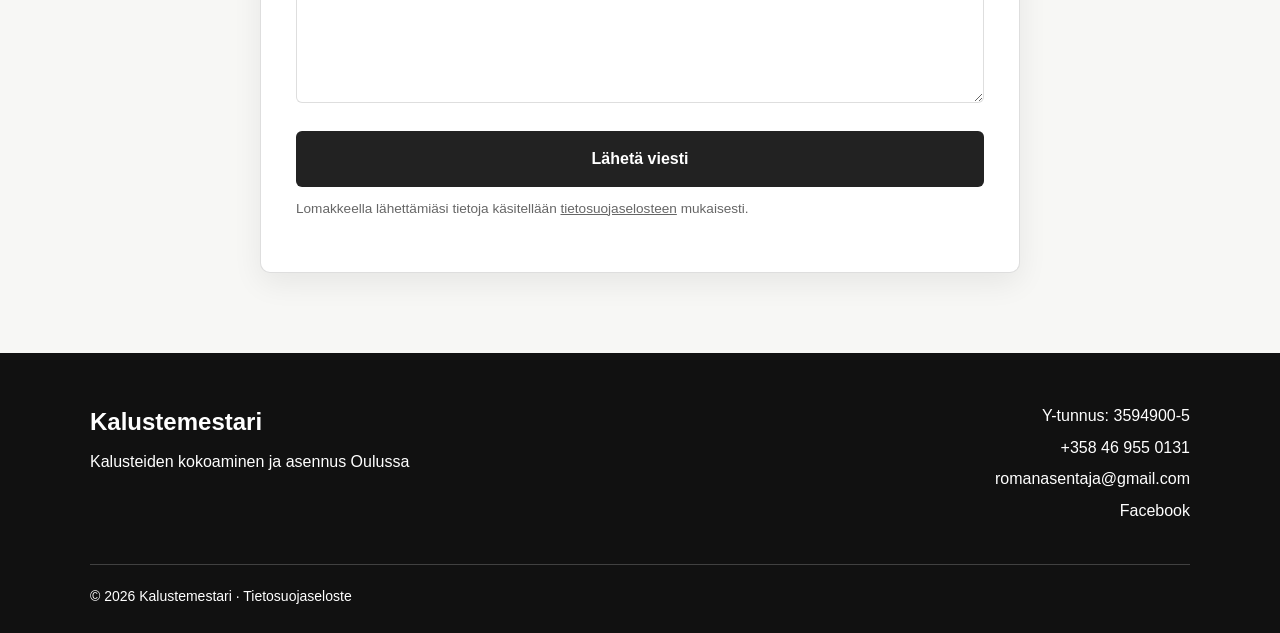
==== commit 3873bbe6: "Add privacy policy" ====
--- a/index.html
+++ b/index.html
@@ -490,7 +490,10 @@
             </div>
 
             <button class="form-submit" type="submit">Lähetä viesti</button>
-
+            <p class="form-privacy">
+              Lomakkeella lähettämiäsi tietoja käsitellään
+              <a href="tietosuoja.html">tietosuojaselosteen</a> mukaisesti.
+            </p>
             <p
               class="form-status"
               id="form-status"
@@ -538,7 +541,10 @@
       </div>
 
       <div class="footer-bottom">
-        <p>© 2026 Kalustemestari</p>
+        <p>
+          © 2026 Kalustemestari ·
+          <a href="tietosuoja.html">Tietosuojaseloste</a>
+        </p>
       </div>
     </footer>
   </body>
--- a/style.css
+++ b/style.css
@@ -1176,3 +1176,93 @@
     text-align: left;
   }
 }
+/* Privacy page */
+
+.privacy-page {
+  padding: 80px 20px;
+}
+
+.privacy-content {
+  width: min(100%, 850px);
+  margin: 0 auto;
+}
+
+.privacy-content h1 {
+  margin-bottom: 24px;
+}
+
+.privacy-content h2 {
+  margin-top: 40px;
+  margin-bottom: 14px;
+  font-size: 1.35rem;
+}
+
+.privacy-content p {
+  margin-bottom: 16px;
+  line-height: 1.7;
+}
+
+.privacy-content ul {
+  margin: 0 0 20px 22px;
+}
+
+.privacy-content li {
+  margin-bottom: 8px;
+  line-height: 1.6;
+}
+
+.privacy-content a {
+  color: inherit;
+  text-decoration: underline;
+}
+
+.privacy-home-link {
+  color: var(--color-text);
+  text-decoration: none;
+  font-weight: 600;
+}
+
+.privacy-home-link:hover {
+  opacity: 0.7;
+}
+
+@media (max-width: 700px) {
+  .privacy-page {
+    padding: 50px 20px;
+  }
+
+  .privacy-content h2 {
+    margin-top: 32px;
+  }
+}
+/* Privacy page header */
+
+.privacy-page-header {
+  width: min(100% - 40px, 1200px);
+  margin: 0 auto;
+  min-height: 72px;
+  display: flex;
+  align-items: center;
+  justify-content: space-between;
+}
+
+.privacy-page-actions {
+  display: flex;
+  align-items: center;
+  gap: 16px;
+}
+.form-privacy {
+  margin-top: 12px;
+  font-size: 0.85rem;
+  line-height: 1.5;
+  color: var(--color-text-muted);
+}
+
+.form-privacy a {
+  color: inherit;
+  text-decoration: underline;
+}
+
+.form-privacy a:hover {
+  opacity: 0.75;
+}
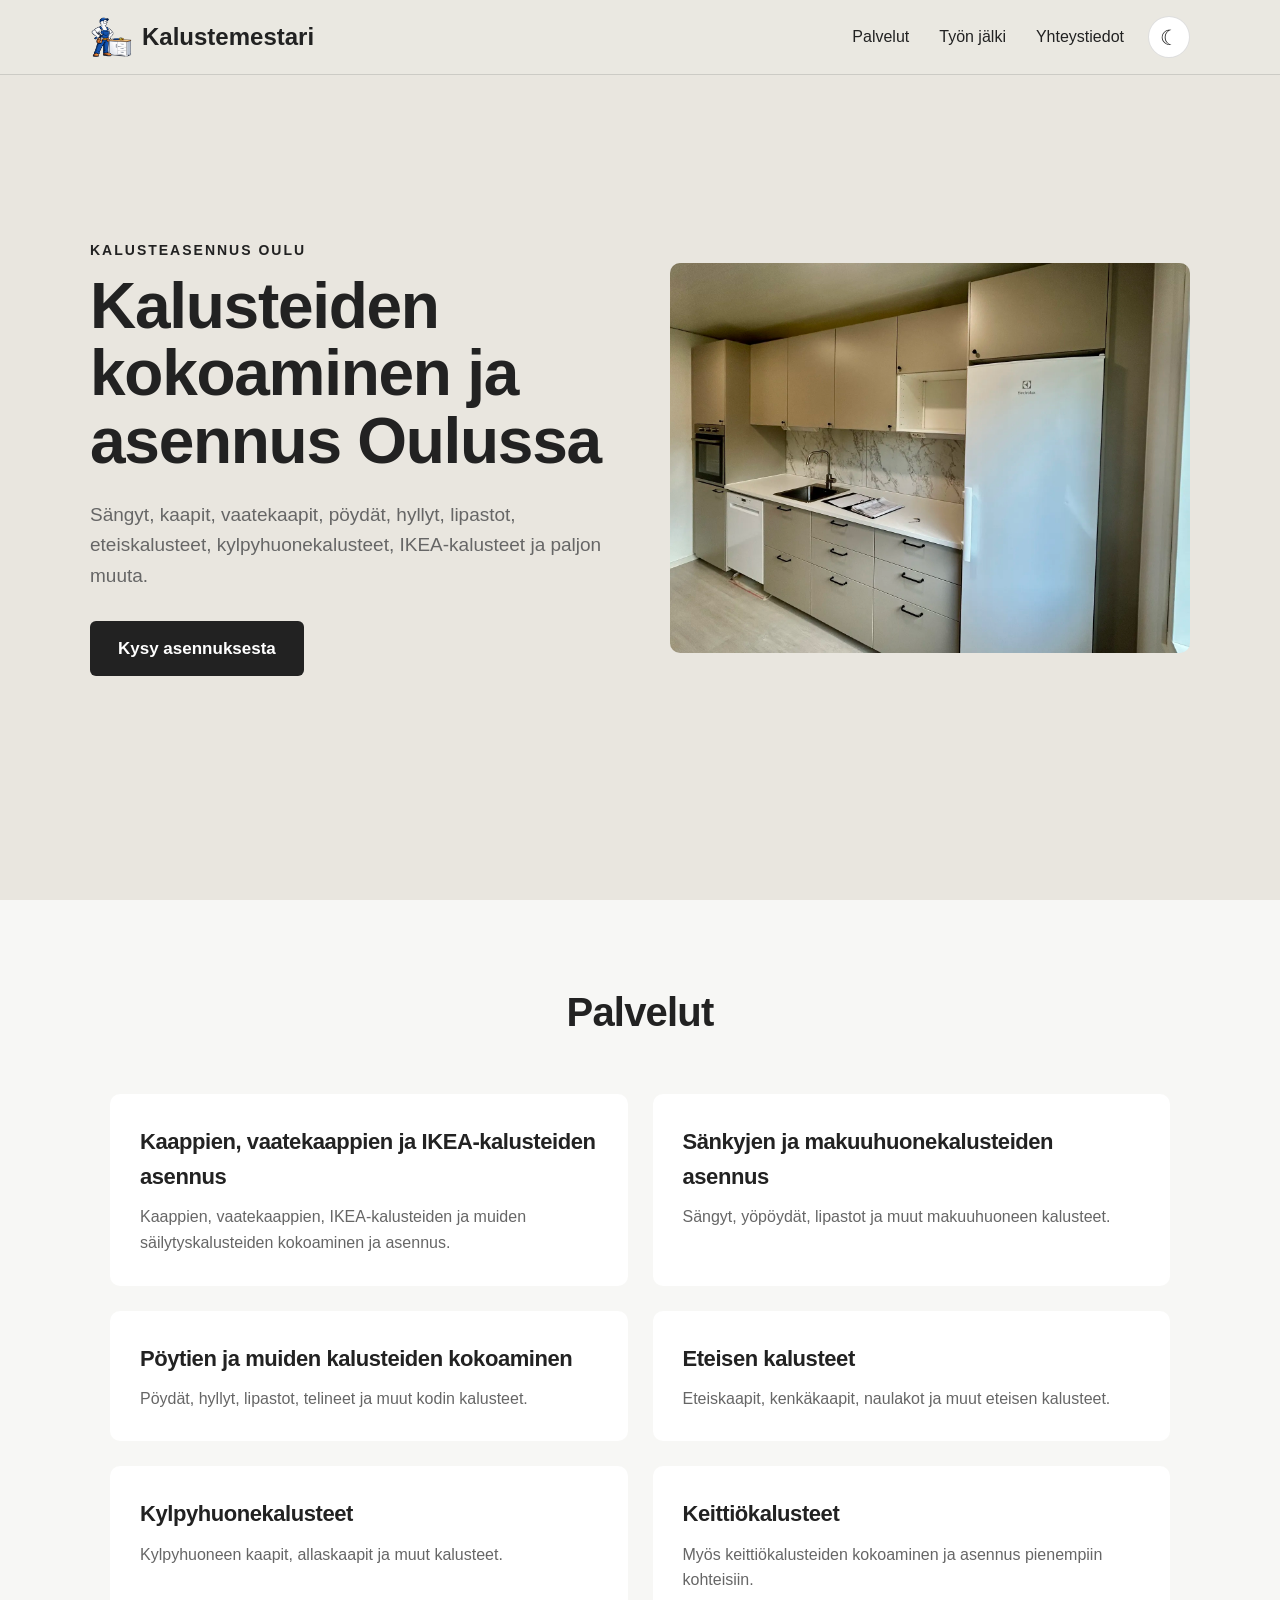
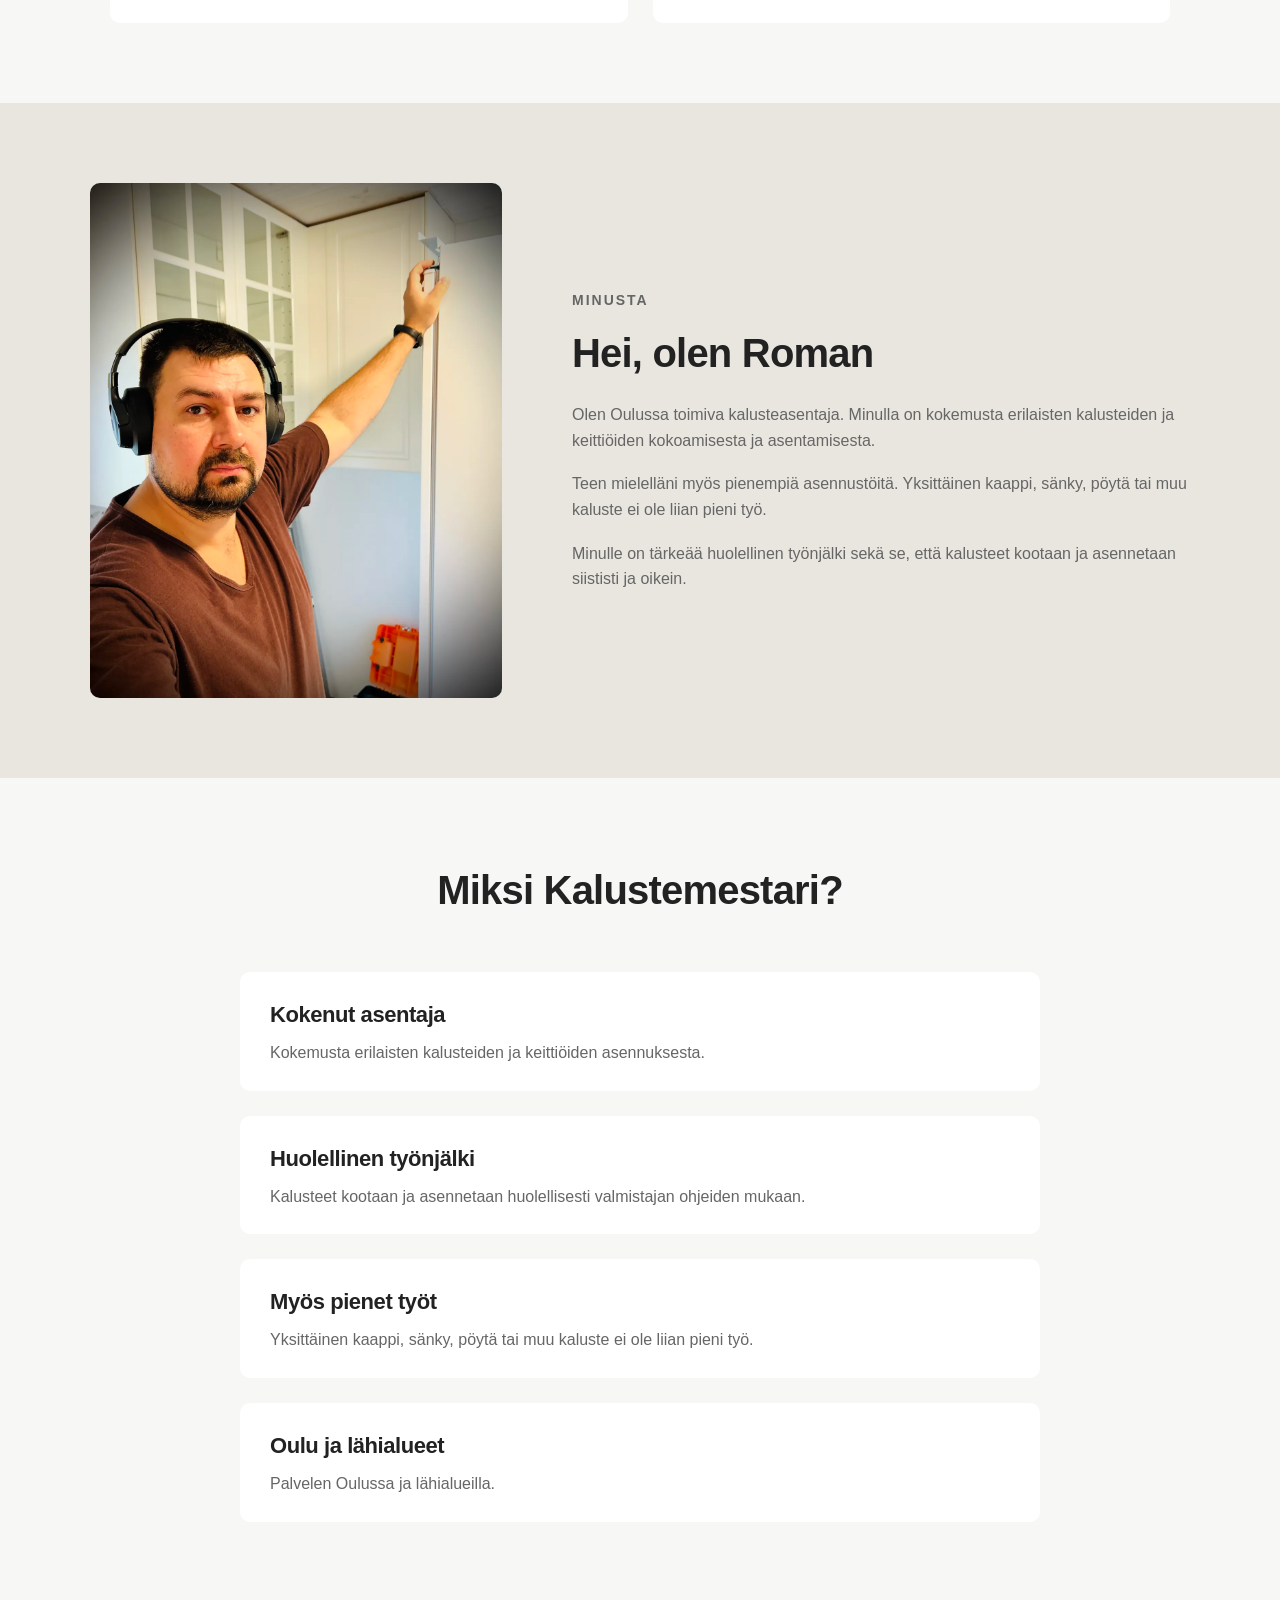
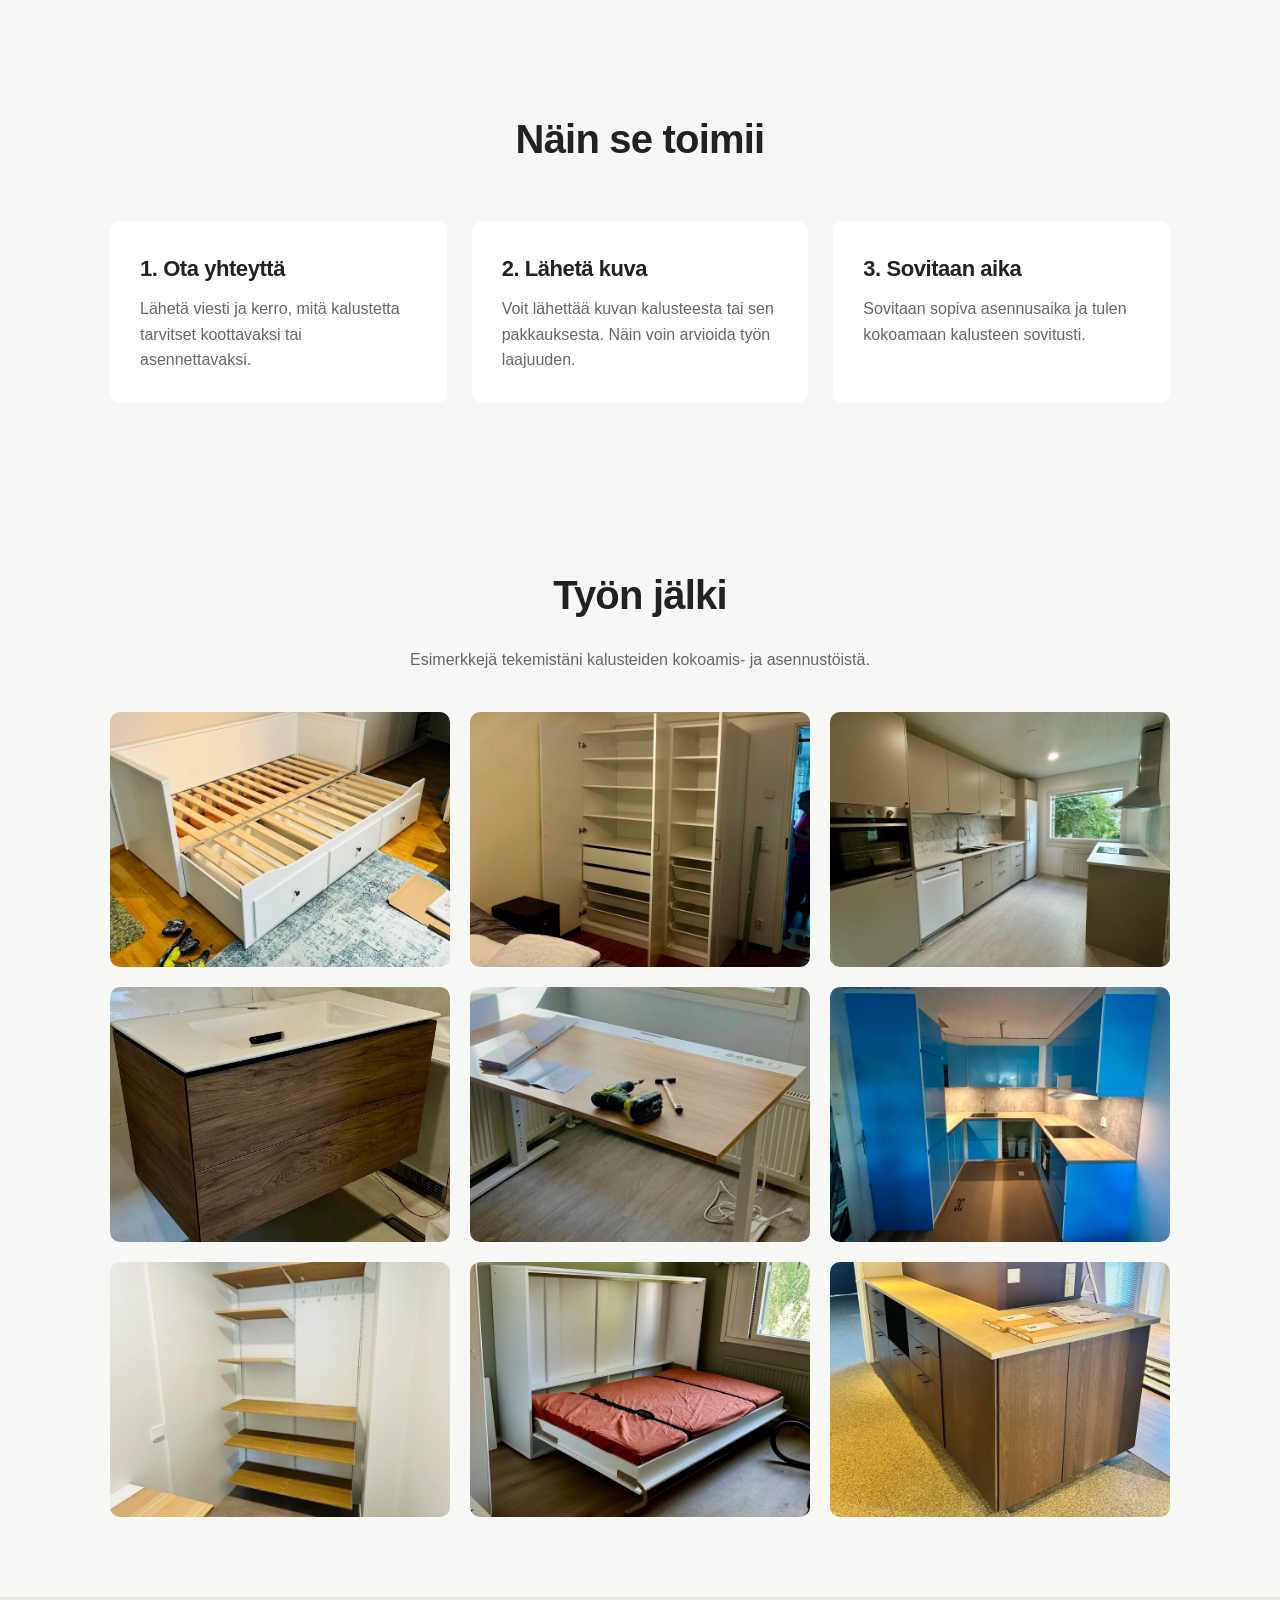
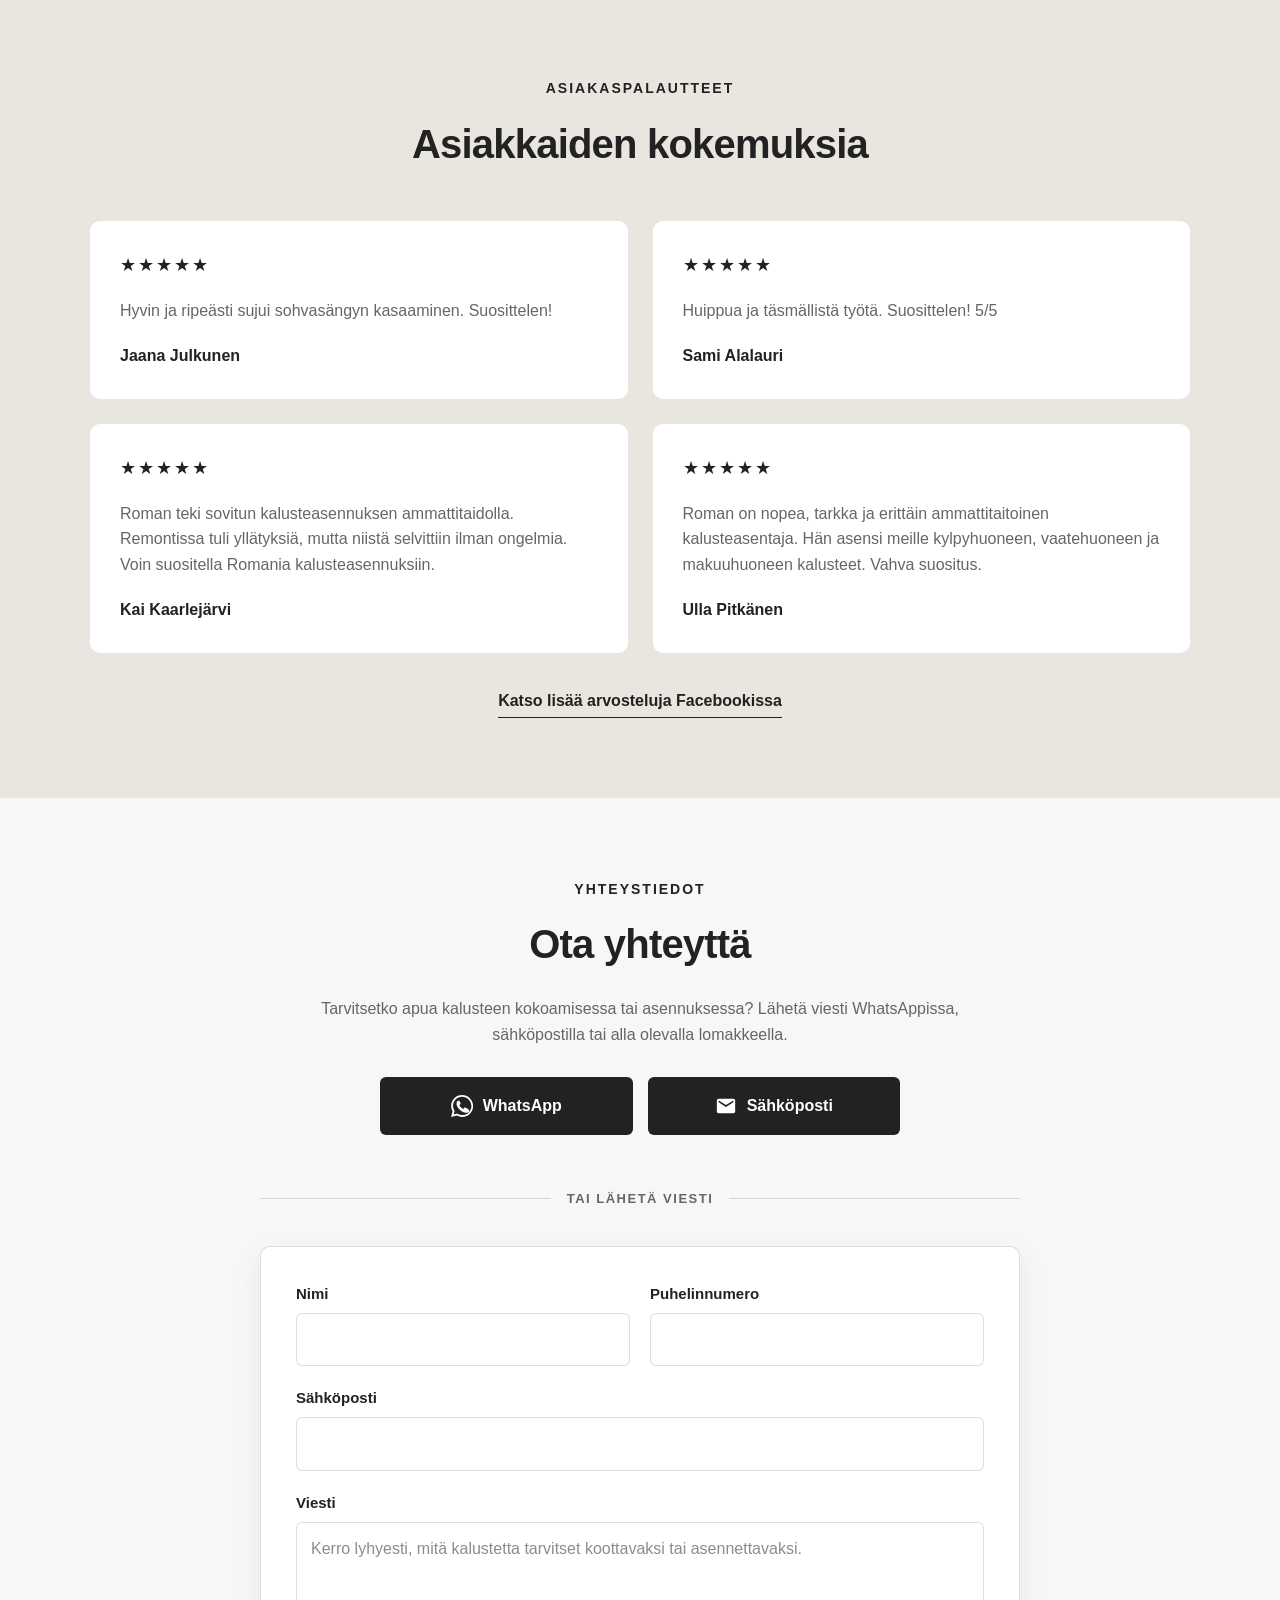
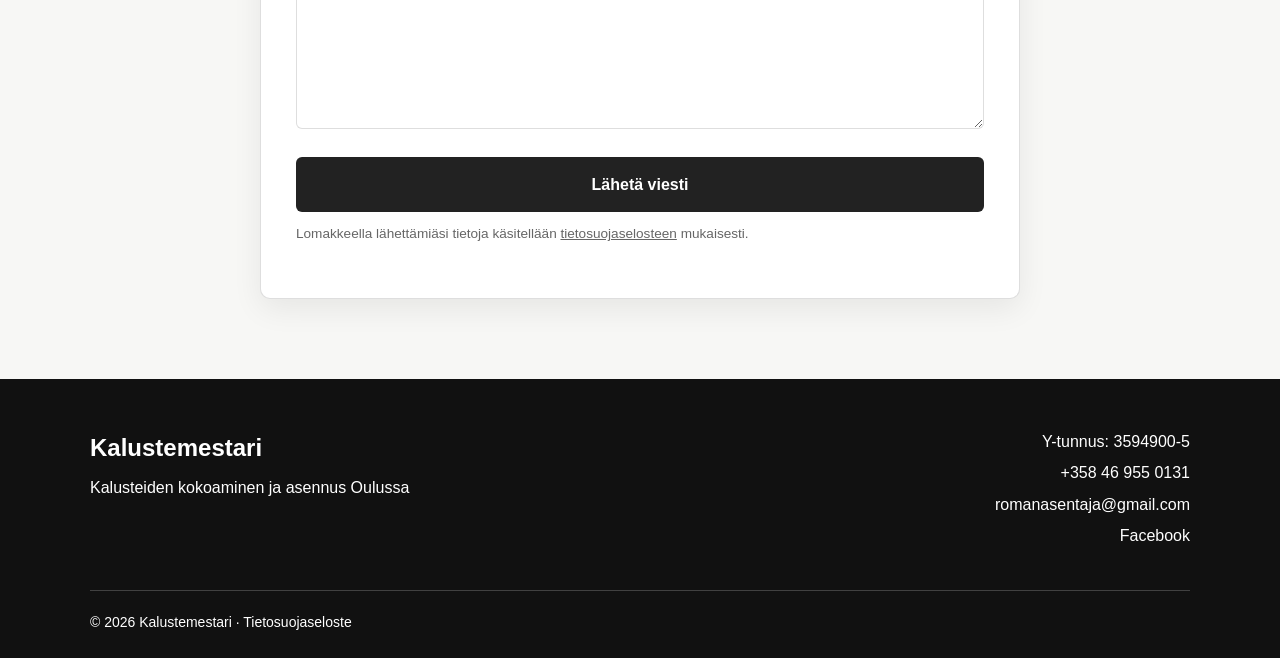
==== commit 59ca7327: "Improve homepage SEO" ====
--- a/index.html
+++ b/index.html
@@ -57,6 +57,29 @@
     <link rel="stylesheet" href="style.css" />
 
     <script src="script.js" defer></script>
+    <script type="application/ld+json">
+      {
+        "@context": "https://schema.org",
+        "@type": "HomeAndConstructionBusiness",
+        "@id": "https://kalustemestari.fi/#business",
+        "name": "Kalustemestari",
+        "url": "https://kalustemestari.fi/",
+        "image": "https://kalustemestari.fi/images/social-preview.webp",
+        "telephone": "+358469550131",
+        "email": "romanasentaja@gmail.com",
+        "description": "Kalusteiden kokoaminen ja asennus Oulussa. Sängyt, kaapit, vaatekaapit, pöydät, hyllyt, kylpyhuonekalusteet ja muut kodin kalusteet.",
+        "areaServed": {
+          "@type": "City",
+          "name": "Oulu"
+        },
+        "address": {
+          "@type": "PostalAddress",
+          "addressLocality": "Oulu",
+          "addressCountry": "FI"
+        },
+        "sameAs": ["https://www.facebook.com/share/1HJkFPUQNb/?mibextid=wwXIfr"]
+      }
+    </script>
   </head>
 
   <body>
@@ -109,7 +132,7 @@
 
           <p class="hero-description">
             Sängyt, kaapit, vaatekaapit, pöydät, hyllyt, lipastot,
-            eteiskalusteet, kylpyhuonekalusteet ja paljon muuta.
+            eteiskalusteet, kylpyhuonekalusteet, IKEA-kalusteet ja paljon muuta.
           </p>
 
           <a href="#contact" class="hero-button"> Kysy asennuksesta </a>
@@ -131,10 +154,10 @@
         <h2>Palvelut</h2>
 
         <div>
-          <h3>Kaappien ja vaatekaappien asennus</h3>
-          <p>
-            Kaappien, vaatekaappien ja muiden säilytyskalusteiden kokoaminen ja
-            asennus.
+          <h3>Kaappien, vaatekaappien ja IKEA-kalusteiden asennus</h3>
+          <p>
+            Kaappien, vaatekaappien, IKEA-kalusteiden ja muiden
+            säilytyskalusteiden kokoaminen ja asennus.
           </p>
         </div>
 
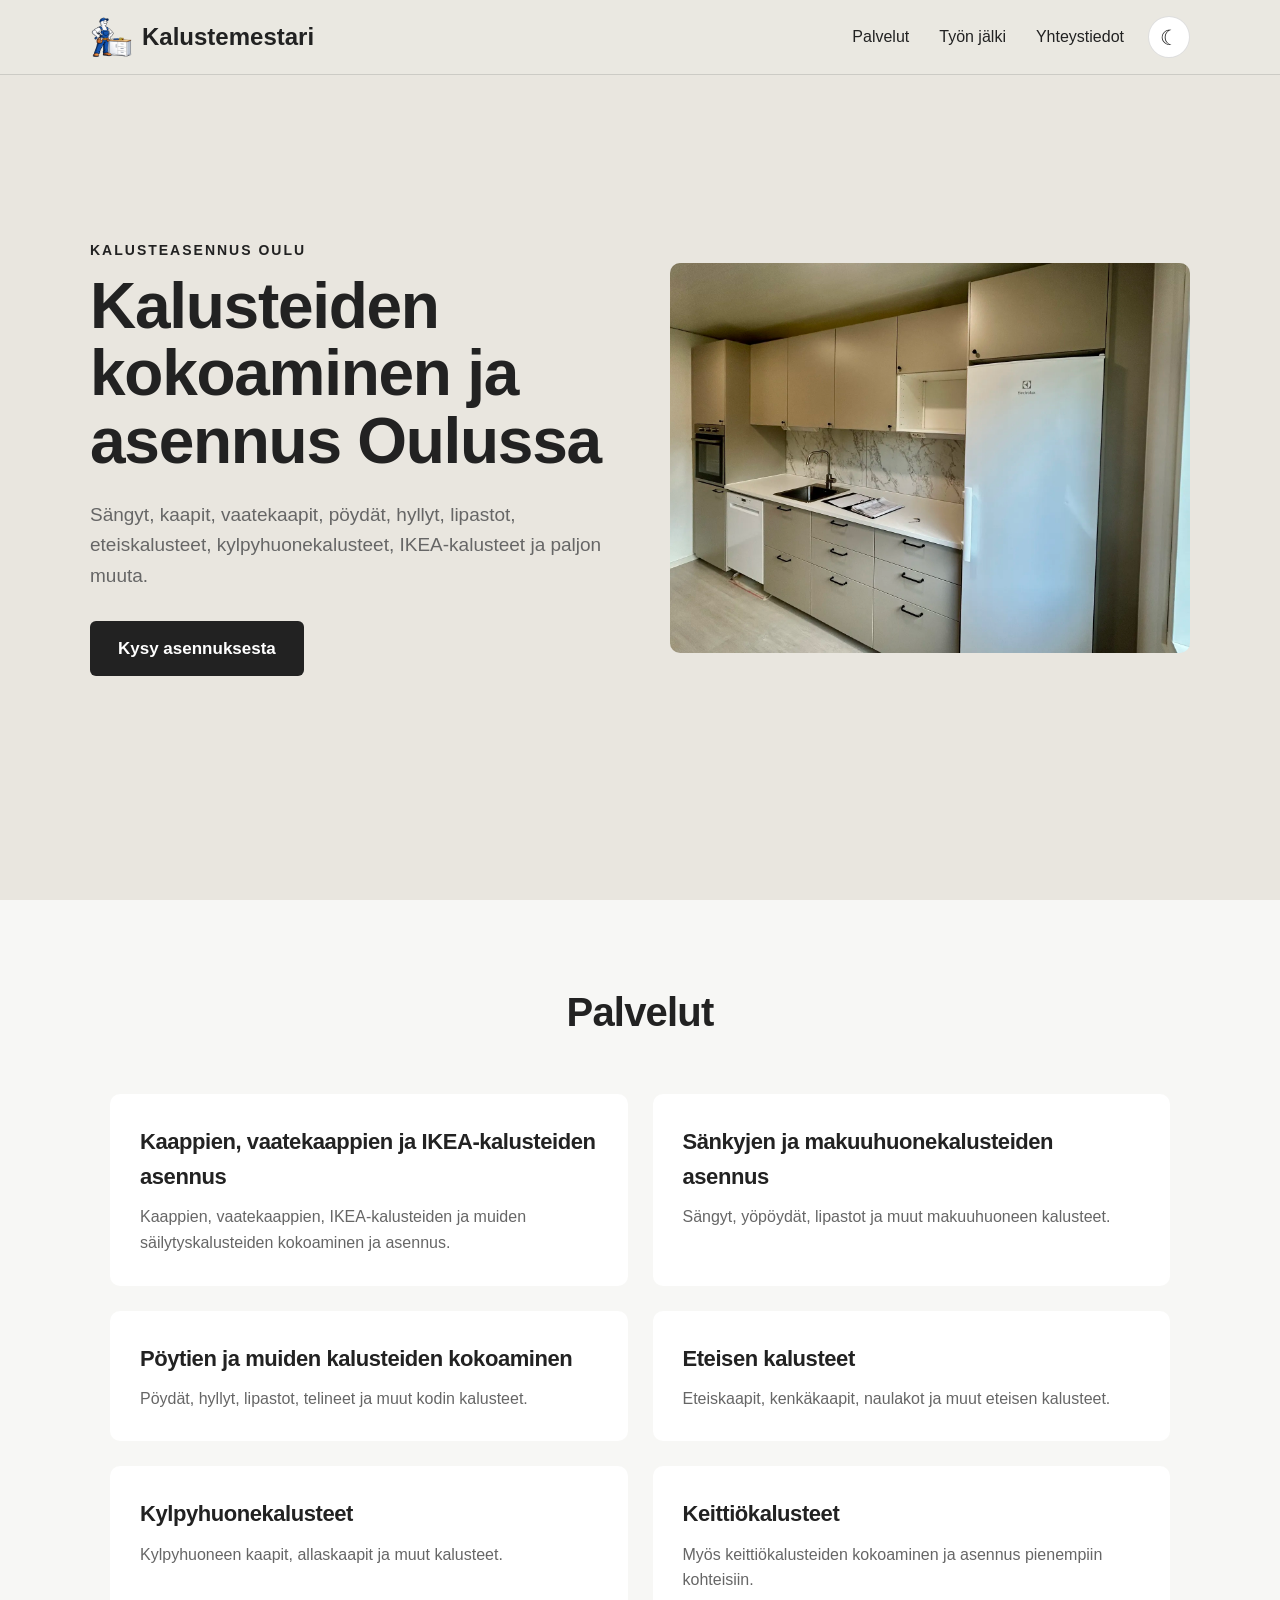
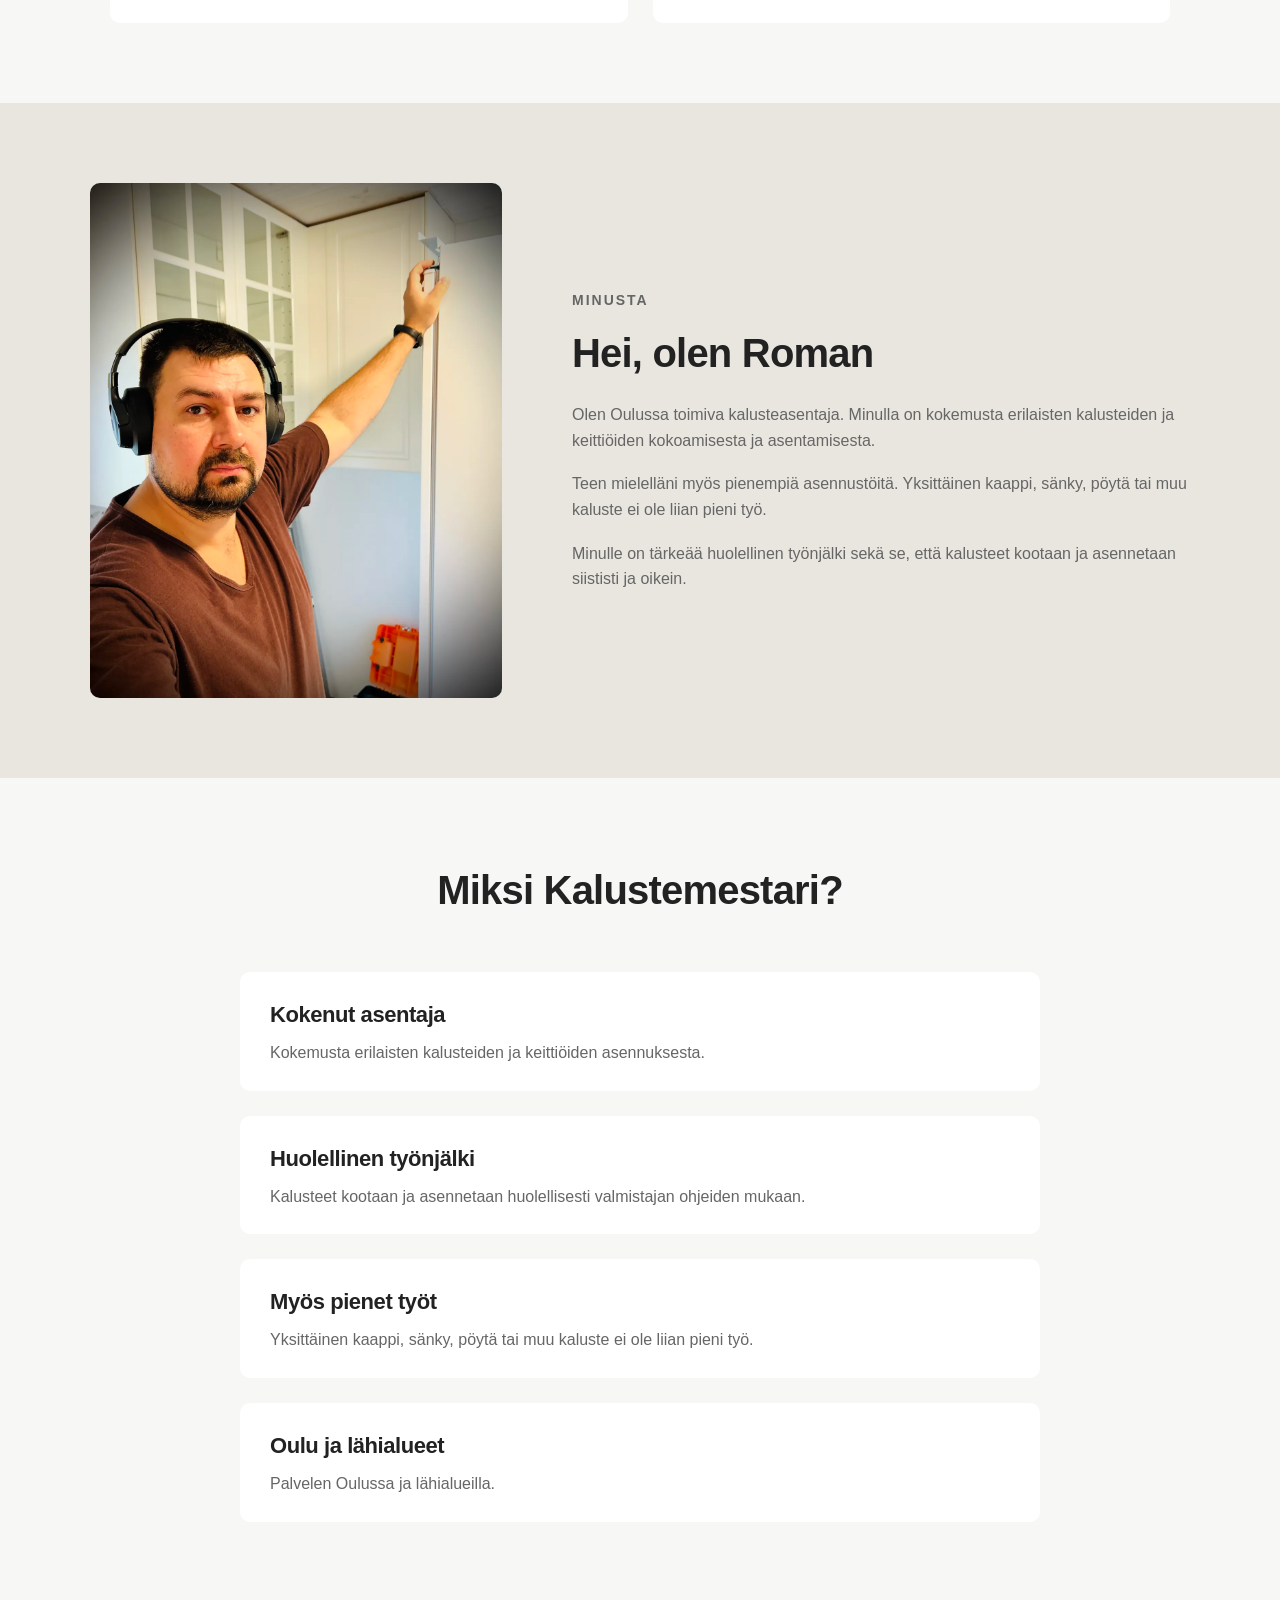
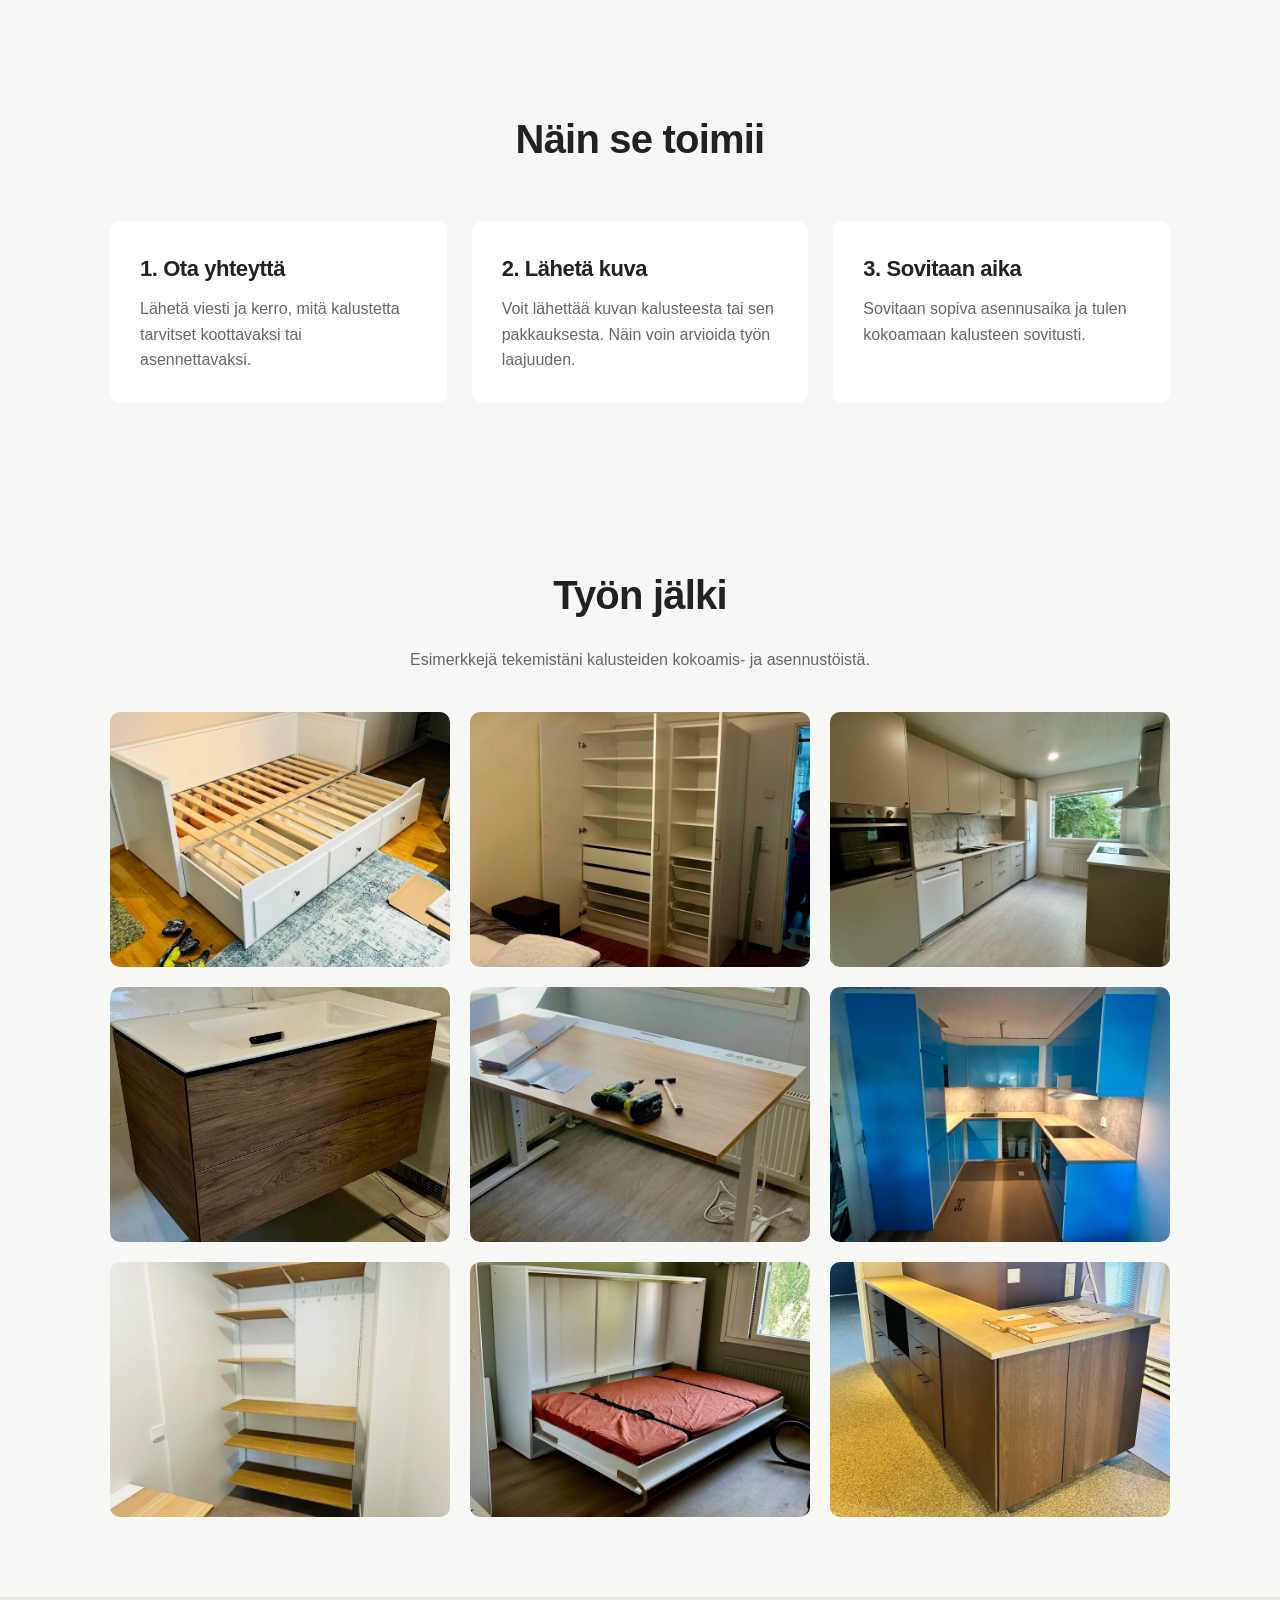
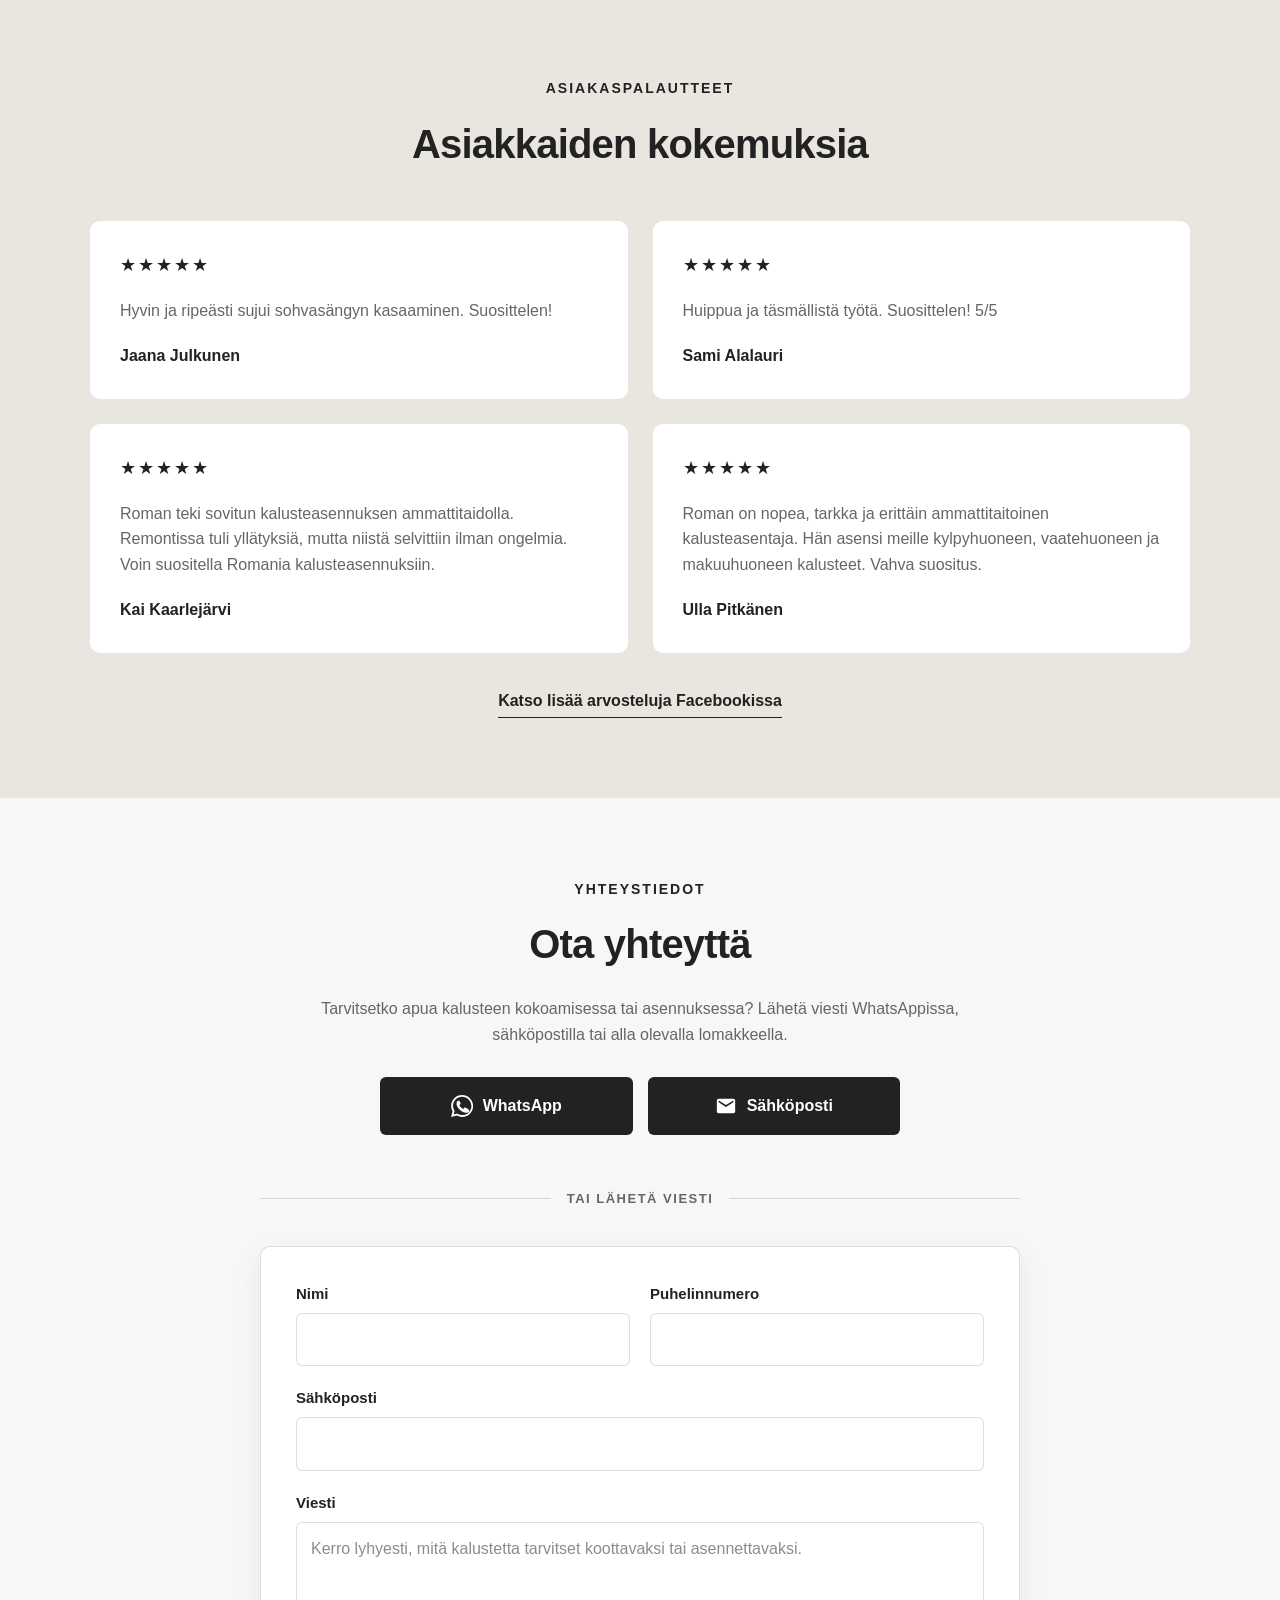
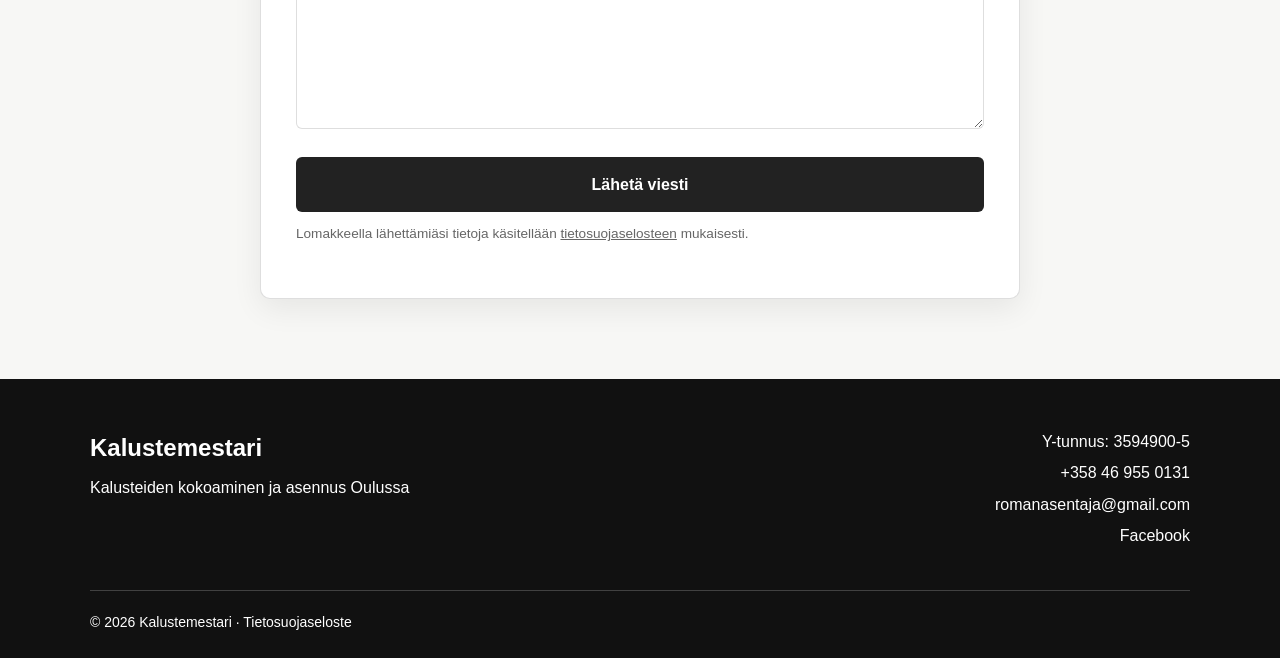
==== commit e8185e05: "Optimize site performance" ====
--- a/index.html
+++ b/index.html
@@ -142,6 +142,7 @@
           <img
             src="images/kalusteasennus-oulu.webp"
             alt="Kalusteiden kokoaminen ja asennus Oulussa"
+            fetchpriority="high"
           />
         </div>
       </div>
